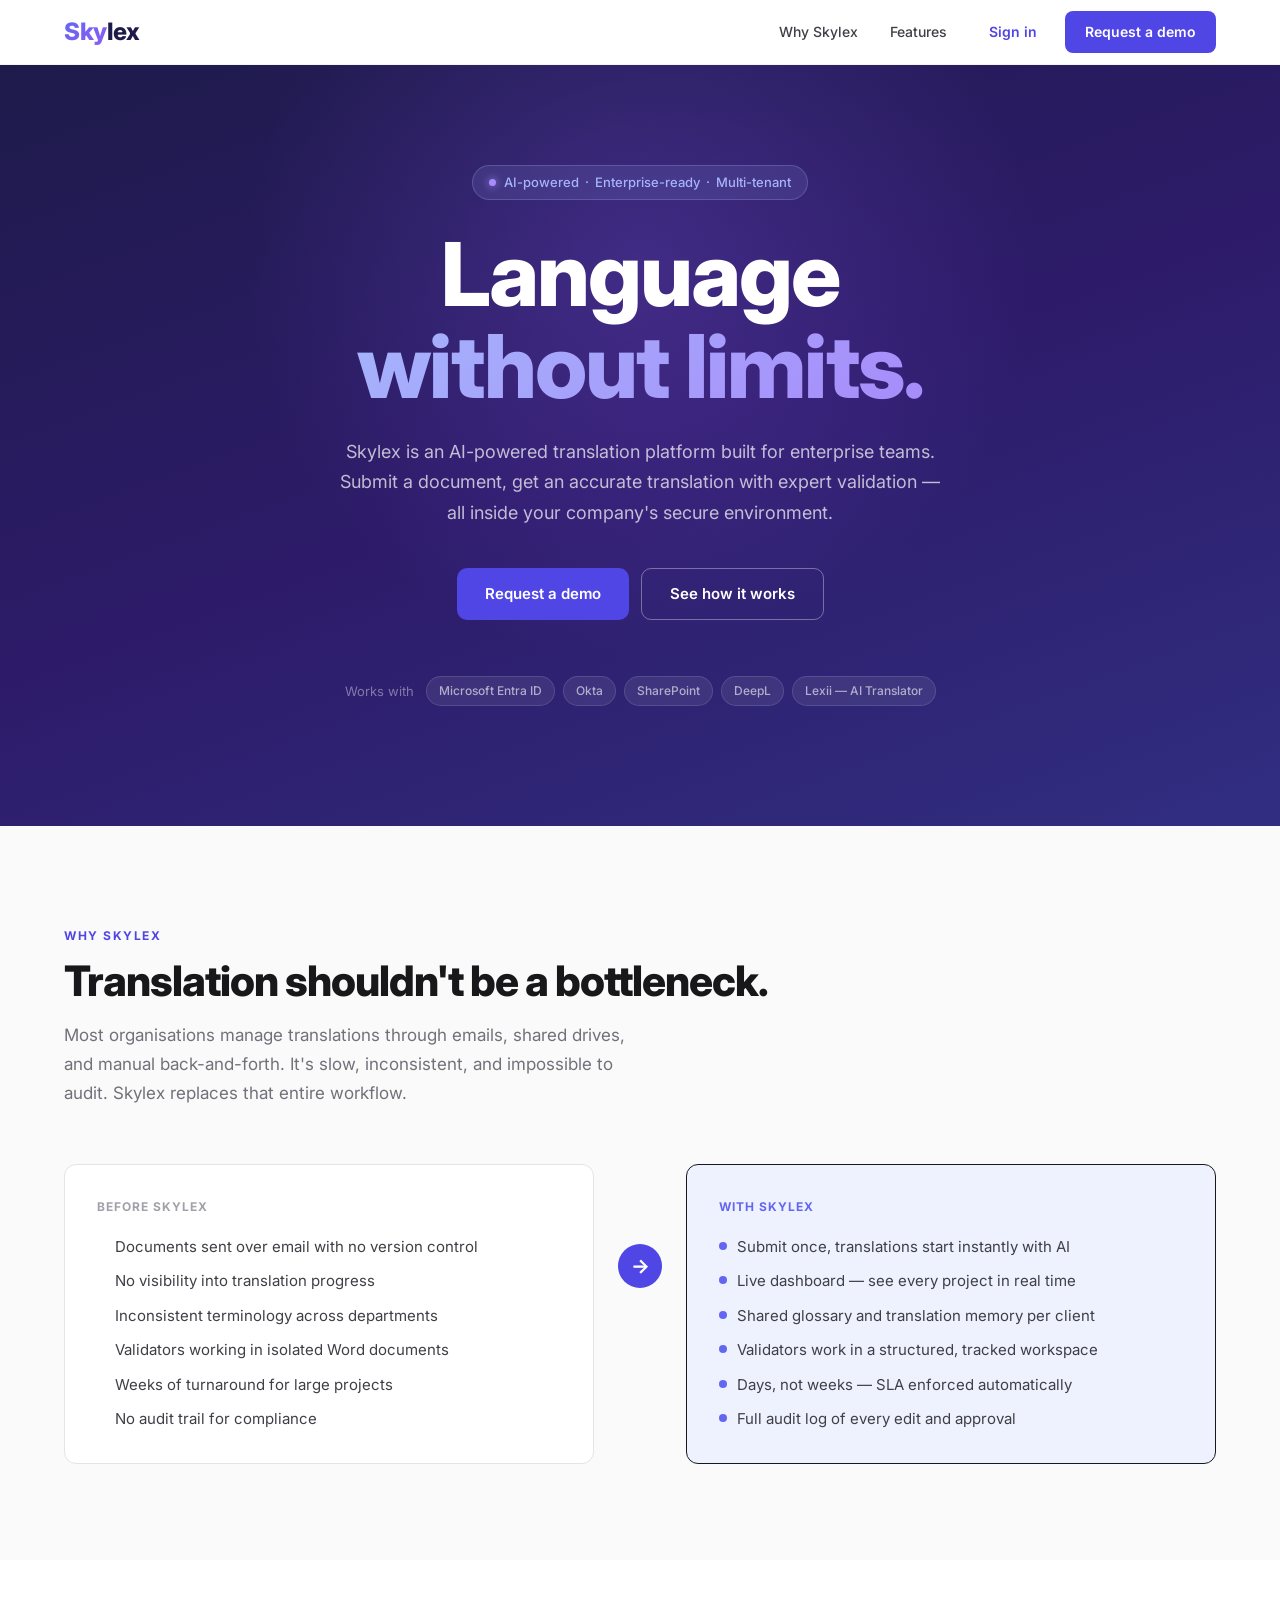
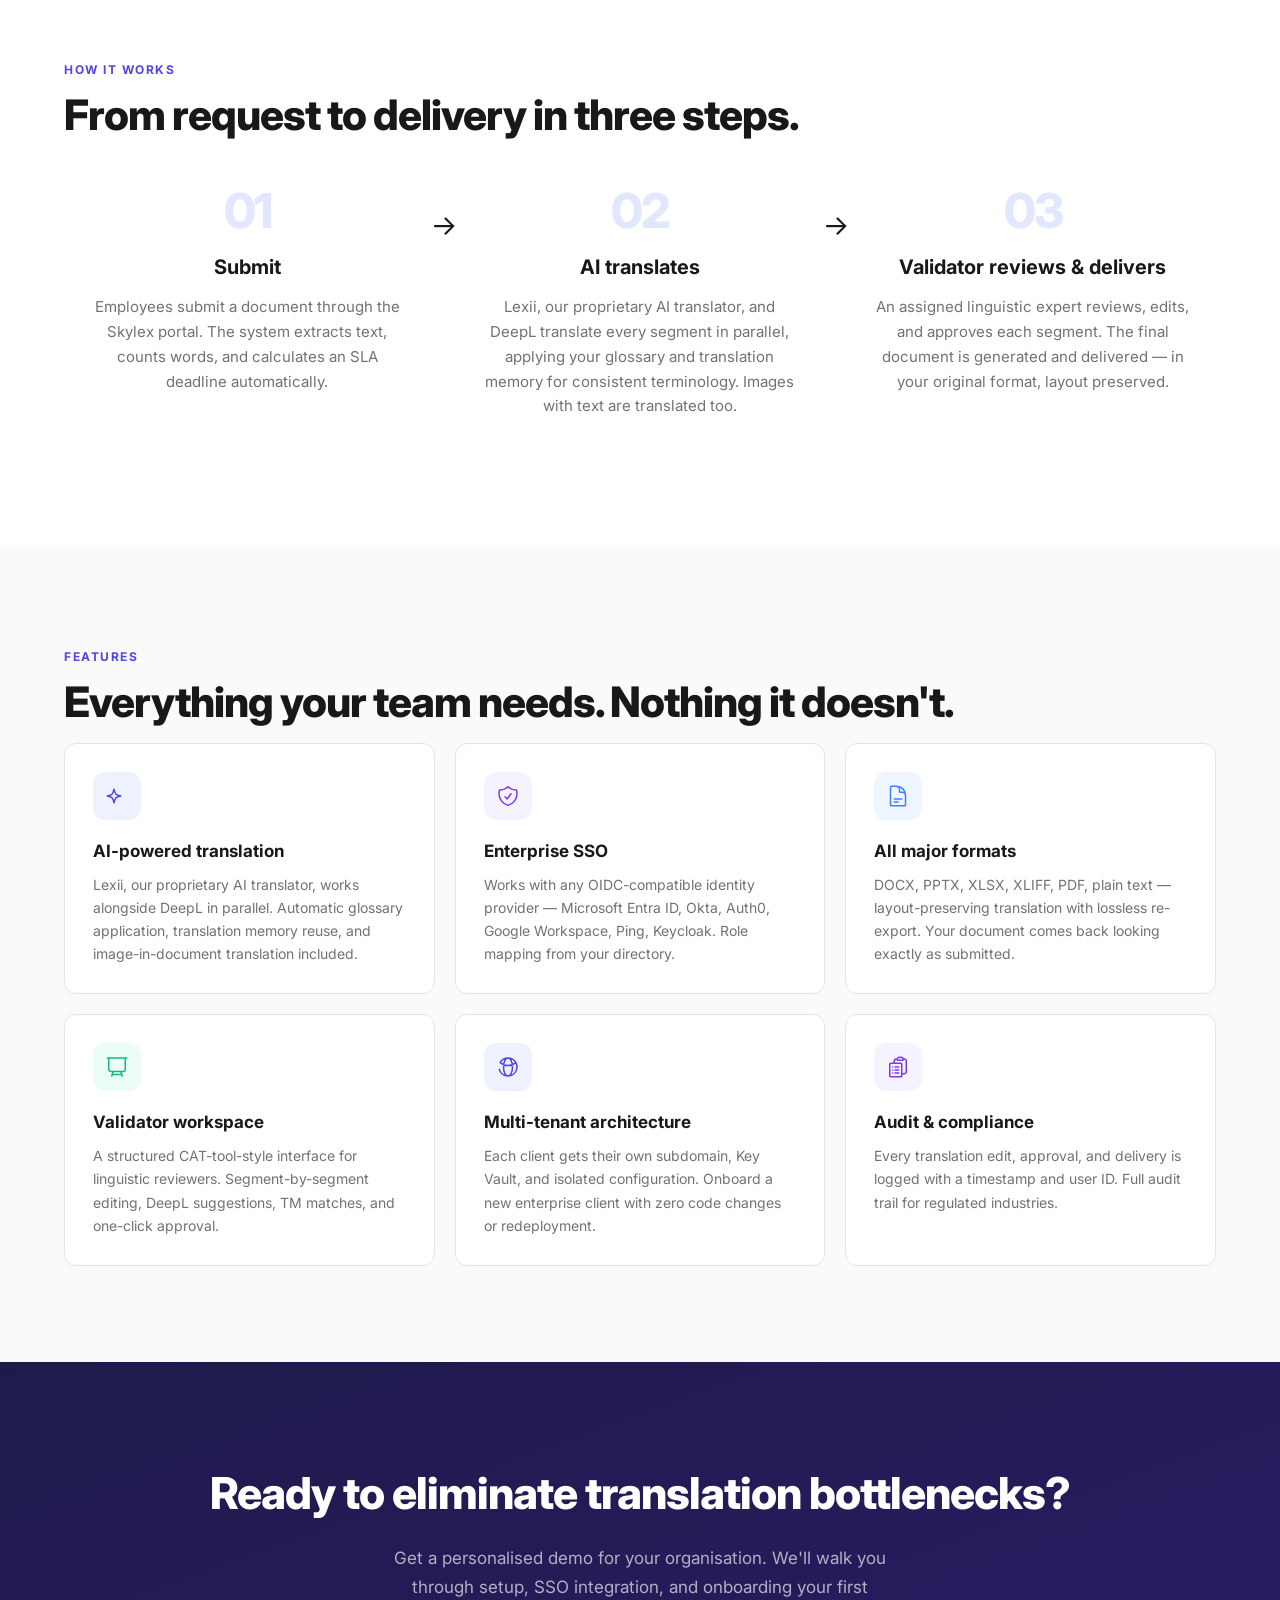
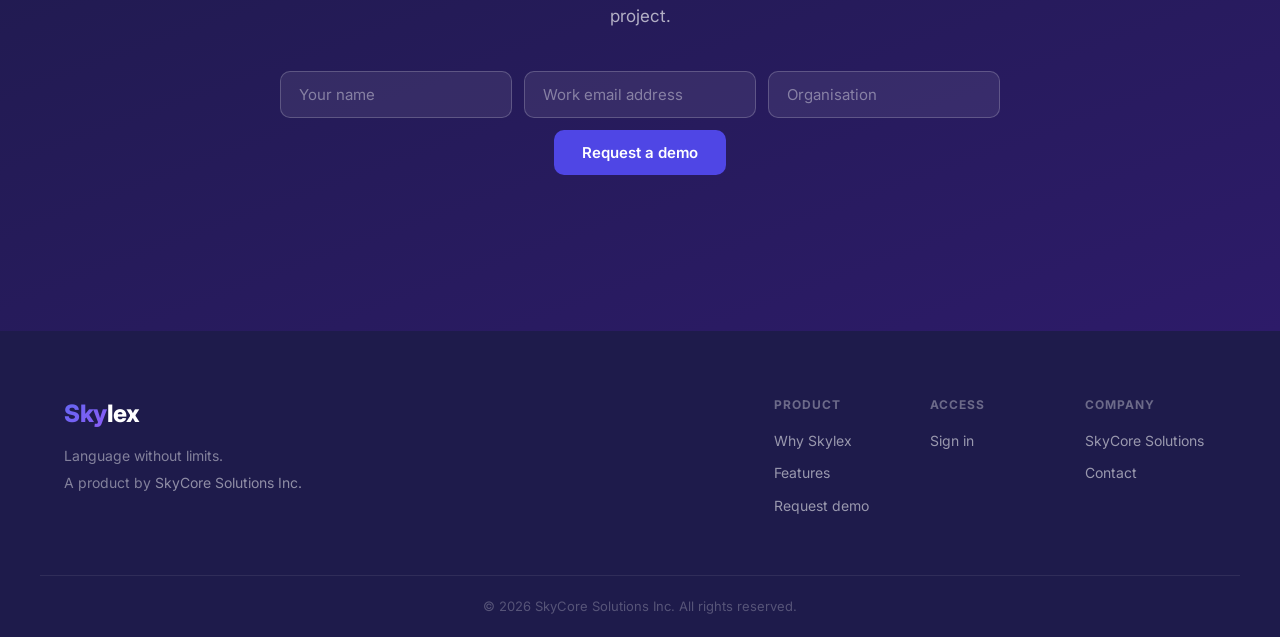
==== index.html @ 9c8614a1 "chore: rebrand Claude AI → Lexii, remove 'no account needed'" ====
<!DOCTYPE html>
<html lang="en">
<head>
  <meta charset="UTF-8" />
  <meta name="viewport" content="width=device-width, initial-scale=1.0" />
  <title>Skylex — Language without limits.</title>
  <meta name="description" content="Skylex is an AI-powered enterprise translation platform with built-in validation workflow, SSO, and SharePoint integration. Built for teams that need accuracy at scale." />
  <link rel="preconnect" href="https://fonts.googleapis.com" />
  <link rel="preconnect" href="https://fonts.gstatic.com" crossorigin />
  <link href="https://fonts.googleapis.com/css2?family=Inter:wght@400;500;600;700;800&display=swap" rel="stylesheet" />
  <link rel="stylesheet" href="styles.css" />
</head>
<body>

  <!-- ── Nav ─────────────────────────────────────────────────────────────── -->
  <header class="nav">
    <div class="container nav__inner">
      <a href="/" class="nav__logo">
        <span class="logo-sky">Sky</span><span class="logo-lex">lex</span>
      </a>
      <nav class="nav__links">
        <a href="#why">Why Skylex</a>
        <a href="#features">Features</a>
        <a href="https://app.skylexsolutions.com/login" class="btn btn--ghost">Sign in</a>
        <a href="#contact" class="btn btn--primary">Request a demo</a>
      </nav>
      <button class="nav__burger" aria-label="Menu" onclick="toggleMenu()">
        <span></span><span></span><span></span>
      </button>
    </div>
    <div class="nav__mobile" id="mobileMenu">
      <a href="#why" onclick="toggleMenu()">Why Skylex</a>
      <a href="#features" onclick="toggleMenu()">Features</a>
      <a href="https://app.skylexsolutions.com/login" class="btn btn--ghost">Sign in</a>
      <a href="#contact" class="btn btn--primary">Request a demo</a>
    </div>
  </header>

  <!-- ── Hero ────────────────────────────────────────────────────────────── -->
  <section class="hero">
    <div class="container hero__inner">
      <div class="hero__badge">
        <span class="badge-dot"></span>
        AI-powered &nbsp;·&nbsp; Enterprise-ready &nbsp;·&nbsp; Multi-tenant
      </div>
      <h1 class="hero__headline">
        Language<br />
        <span class="gradient-text">without limits.</span>
      </h1>
      <p class="hero__sub">
        Skylex is an AI-powered translation platform built for enterprise teams.
        Submit a document, get an accurate translation with expert validation —
        all inside your company's secure environment.
      </p>
      <div class="hero__ctas">
        <a href="#contact" class="btn btn--primary btn--lg">Request a demo</a>
        <a href="#why" class="btn btn--outline btn--lg">See how it works</a>
      </div>
      <div class="hero__integrations">
        <span>Works with</span>
        <div class="integrations-list">
          <span class="integration-tag">Microsoft Entra ID</span>
          <span class="integration-tag">Okta</span>
          <span class="integration-tag">SharePoint</span>
          <span class="integration-tag">DeepL</span>
          <span class="integration-tag">Lexii — AI Translator</span>
        </div>
      </div>
    </div>
    <div class="hero__glow"></div>
  </section>

  <!-- ── Why Skylex ───────────────────────────────────────────────────────── -->
  <section class="why" id="why">
    <div class="container">
      <div class="section-label">Why Skylex</div>
      <h2 class="section-title">Translation shouldn't be a bottleneck.</h2>
      <p class="section-sub">
        Most organisations manage translations through emails, shared drives, and manual back-and-forth.
        It's slow, inconsistent, and impossible to audit. Skylex replaces that entire workflow.
      </p>

      <div class="why__grid">
        <div class="why__card why__card--problem">
          <div class="why__card-label">Before Skylex</div>
          <ul class="why__list why__list--bad">
            <li>Documents sent over email with no version control</li>
            <li>No visibility into translation progress</li>
            <li>Inconsistent terminology across departments</li>
            <li>Validators working in isolated Word documents</li>
            <li>Weeks of turnaround for large projects</li>
            <li>No audit trail for compliance</li>
          </ul>
        </div>
        <div class="why__divider">
          <div class="why__arrow">→</div>
        </div>
        <div class="why__card why__card--solution">
          <div class="why__card-label">With Skylex</div>
          <ul class="why__list why__list--good">
            <li>Submit once, translations start instantly with AI</li>
            <li>Live dashboard — see every project in real time</li>
            <li>Shared glossary and translation memory per client</li>
            <li>Validators work in a structured, tracked workspace</li>
            <li>Days, not weeks — SLA enforced automatically</li>
            <li>Full audit log of every edit and approval</li>
          </ul>
        </div>
      </div>
    </div>
  </section>

  <!-- ── How it works ─────────────────────────────────────────────────────── -->
  <section class="how">
    <div class="container">
      <div class="section-label">How it works</div>
      <h2 class="section-title">From request to delivery in three steps.</h2>
      <div class="steps">
        <div class="step">
          <div class="step__num">01</div>
          <h3>Submit</h3>
          <p>Employees submit a document through the Skylex portal. The system extracts text, counts words, and calculates an SLA deadline automatically.</p>
        </div>
        <div class="step__connector"></div>
        <div class="step">
          <div class="step__num">02</div>
          <h3>AI translates</h3>
          <p>Lexii, our proprietary AI translator, and DeepL translate every segment in parallel, applying your glossary and translation memory for consistent terminology. Images with text are translated too.</p>
        </div>
        <div class="step__connector"></div>
        <div class="step">
          <div class="step__num">03</div>
          <h3>Validator reviews &amp; delivers</h3>
          <p>An assigned linguistic expert reviews, edits, and approves each segment. The final document is generated and delivered — in your original format, layout preserved.</p>
        </div>
      </div>
    </div>
  </section>

  <!-- ── Features ─────────────────────────────────────────────────────────── -->
  <section class="features" id="features">
    <div class="container">
      <div class="section-label">Features</div>
      <h2 class="section-title">Everything your team needs. Nothing it doesn't.</h2>
      <div class="features__grid">

        <div class="feature-card">
          <div class="feature-card__icon feature-card__icon--indigo">
            <svg viewBox="0 0 24 24" fill="none" stroke="currentColor" stroke-width="1.5"><path stroke-linecap="round" stroke-linejoin="round" d="M9.813 15.904 9 18.75l-.813-2.846a4.5 4.5 0 0 0-3.09-3.09L2.25 12l2.846-.813a4.5 4.5 0 0 0 3.09-3.09L9 5.25l.813 2.846a4.5 4.5 0 0 0 3.09 3.09L15.75 12l-2.846.813a4.5 4.5 0 0 0-3.09 3.09Z" /></svg>
          </div>
          <h3>AI-powered translation</h3>
          <p>Lexii, our proprietary AI translator, works alongside DeepL in parallel. Automatic glossary application, translation memory reuse, and image-in-document translation included.</p>
        </div>

        <div class="feature-card">
          <div class="feature-card__icon feature-card__icon--violet">
            <svg viewBox="0 0 24 24" fill="none" stroke="currentColor" stroke-width="1.5"><path stroke-linecap="round" stroke-linejoin="round" d="M9 12.75 11.25 15 15 9.75m-3-7.036A11.959 11.959 0 0 1 3.598 6 11.99 11.99 0 0 0 3 9.749c0 5.592 3.824 10.29 9 11.623 5.176-1.332 9-6.03 9-11.622 0-1.31-.21-2.571-.598-3.751h-.152c-3.196 0-6.1-1.248-8.25-3.285Z" /></svg>
          </div>
          <h3>Enterprise SSO</h3>
          <p>Works with any OIDC-compatible identity provider — Microsoft Entra ID, Okta, Auth0, Google Workspace, Ping, Keycloak. Role mapping from your directory.</p>
        </div>

        <div class="feature-card">
          <div class="feature-card__icon feature-card__icon--blue">
            <svg viewBox="0 0 24 24" fill="none" stroke="currentColor" stroke-width="1.5"><path stroke-linecap="round" stroke-linejoin="round" d="M19.5 14.25v-2.625a3.375 3.375 0 0 0-3.375-3.375h-1.5A1.125 1.125 0 0 1 13.5 7.125v-1.5a3.375 3.375 0 0 0-3.375-3.375H8.25m0 12.75h7.5m-7.5 3H12M10.5 2.25H5.625c-.621 0-1.125.504-1.125 1.125v17.25c0 .621.504 1.125 1.125 1.125h12.75c.621 0 1.125-.504 1.125-1.125V11.25a9 9 0 0 0-9-9Z" /></svg>
          </div>
          <h3>All major formats</h3>
          <p>DOCX, PPTX, XLSX, XLIFF, PDF, plain text — layout-preserving translation with lossless re-export. Your document comes back looking exactly as submitted.</p>
        </div>

        <div class="feature-card">
          <div class="feature-card__icon feature-card__icon--emerald">
            <svg viewBox="0 0 24 24" fill="none" stroke="currentColor" stroke-width="1.5"><path stroke-linecap="round" stroke-linejoin="round" d="M3.75 3v11.25A2.25 2.25 0 0 0 6 16.5h2.25M3.75 3h-1.5m1.5 0h16.5m0 0h1.5m-1.5 0v11.25A2.25 2.25 0 0 1 18 16.5h-2.25m-7.5 0h7.5m-7.5 0-1 3m8.5-3 1 3m0 0 .5 1.5m-.5-1.5h-9.5m0 0-.5 1.5" /></svg>
          </div>
          <h3>Validator workspace</h3>
          <p>A structured CAT-tool-style interface for linguistic reviewers. Segment-by-segment editing, DeepL suggestions, TM matches, and one-click approval.</p>
        </div>

        <div class="feature-card">
          <div class="feature-card__icon feature-card__icon--indigo">
            <svg viewBox="0 0 24 24" fill="none" stroke="currentColor" stroke-width="1.5"><path stroke-linecap="round" stroke-linejoin="round" d="M12 21a9.004 9.004 0 0 0 8.716-6.747M12 21a9.004 9.004 0 0 1-8.716-6.747M12 21c2.485 0 4.5-4.03 4.5-9S14.485 3 12 3m0 18c-2.485 0-4.5-4.03-4.5-9S9.515 3 12 3m0 0a8.997 8.997 0 0 1 7.843 4.582M12 3a8.997 8.997 0 0 0-7.843 4.582m15.686 0A11.953 11.953 0 0 1 12 10.5c-2.998 0-5.74-1.1-7.843-2.918m15.686 0A8.959 8.959 0 0 1 21 12c0 .778-.099 1.533-.284 2.253" /></svg>
          </div>
          <h3>Multi-tenant architecture</h3>
          <p>Each client gets their own subdomain, Key Vault, and isolated configuration. Onboard a new enterprise client with zero code changes or redeployment.</p>
        </div>

        <div class="feature-card">
          <div class="feature-card__icon feature-card__icon--violet">
            <svg viewBox="0 0 24 24" fill="none" stroke="currentColor" stroke-width="1.5"><path stroke-linecap="round" stroke-linejoin="round" d="M9 12h3.75M9 15h3.75M9 18h3.75m3 .75H18a2.25 2.25 0 0 0 2.25-2.25V6.108c0-1.135-.845-2.098-1.976-2.192a48.424 48.424 0 0 0-1.123-.08m-5.801 0c-.065.21-.1.433-.1.664 0 .414.336.75.75.75h4.5a.75.75 0 0 0 .75-.75 2.25 2.25 0 0 0-.1-.664m-5.8 0A2.251 2.251 0 0 1 13.5 2.25H15c1.012 0 1.867.668 2.15 1.586m-5.8 0c-.376.023-.75.05-1.124.08C9.095 4.01 8.25 4.973 8.25 6.108V8.25m0 0H4.875c-.621 0-1.125.504-1.125 1.125v11.25c0 .621.504 1.125 1.125 1.125h9.75c.621 0 1.125-.504 1.125-1.125V9.375c0-.621-.504-1.125-1.125-1.125H8.25ZM6.75 12h.008v.008H6.75V12Zm0 3h.008v.008H6.75V15Zm0 3h.008v.008H6.75V18Z" /></svg>
          </div>
          <h3>Audit &amp; compliance</h3>
          <p>Every translation edit, approval, and delivery is logged with a timestamp and user ID. Full audit trail for regulated industries.</p>
        </div>

      </div>
    </div>
  </section>

  <!-- ── CTA / Contact ────────────────────────────────────────────────────── -->
  <section class="cta-section" id="contact">
    <div class="container cta-section__inner">
      <h2>Ready to eliminate translation bottlenecks?</h2>
      <p>Get a personalised demo for your organisation. We'll walk you through setup, SSO integration, and onboarding your first project.</p>
      <form class="cta-form" onsubmit="handleDemo(event)">
        <input type="text"  name="name"  placeholder="Your name"         required />
        <input type="email" name="email" placeholder="Work email address" required />
        <input type="text"  name="org"   placeholder="Organisation"       required />
        <button type="submit" class="btn btn--primary btn--lg">Request a demo</button>
      </form>
      <p class="cta-note" id="cta-msg"></p>
    </div>
  </section>

  <!-- ── Footer ───────────────────────────────────────────────────────────── -->
  <footer class="footer">
    <div class="container footer__inner">
      <div class="footer__brand">
        <a href="/" class="nav__logo">
          <span class="logo-sky">Sky</span><span class="logo-lex">lex</span>
        </a>
        <p>Language without limits.</p>
        <p class="footer__credit">A product by <a href="https://skycoresolutions.com" target="_blank">SkyCore Solutions Inc.</a></p>
      </div>
      <div class="footer__links">
        <div>
          <h4>Product</h4>
          <a href="#why">Why Skylex</a>
          <a href="#features">Features</a>
          <a href="#contact">Request demo</a>
        </div>
        <div>
          <h4>Access</h4>
          <a href="https://app.skylexsolutions.com/login">Sign in</a>
        </div>
        <div>
          <h4>Company</h4>
          <a href="https://skycoresolutions.com" target="_blank">SkyCore Solutions</a>
          <a href="mailto:info@skycoresolutions.com">Contact</a>
        </div>
      </div>
    </div>
    <div class="footer__bottom">
      <div class="container">
        <p>&copy; 2026 SkyCore Solutions Inc. All rights reserved.</p>
      </div>
    </div>
  </footer>

  <script src="script.js"></script>
</body>
</html>
---- styles.css ----
/* ── Reset & Base ─────────────────────────────────────────────────────────── */
*, *::before, *::after { box-sizing: border-box; margin: 0; padding: 0; }

:root {
  --indigo-50:  #eef2ff;
  --indigo-100: #e0e7ff;
  --indigo-300: #a5b4fc;
  --indigo-400: #818cf8;
  --indigo-500: #6366f1;
  --indigo-600: #4f46e5;
  --indigo-700: #4338ca;
  --indigo-800: #3730a3;
  --indigo-900: #312e81;
  --indigo-950: #1e1b4b;
  --violet-400: #a78bfa;
  --violet-500: #8b5cf6;
  --violet-600: #7c3aed;
  --emerald-500:#10b981;
  --blue-500:   #3b82f6;
  --zinc-50:    #fafafa;
  --zinc-100:   #f4f4f5;
  --zinc-200:   #e4e4e7;
  --zinc-400:   #a1a1aa;
  --zinc-500:   #71717a;
  --zinc-700:   #3f3f46;
  --zinc-800:   #27272a;
  --zinc-900:   #18181b;
  --white:      #ffffff;

  --font: 'Inter', system-ui, sans-serif;
  --radius: 12px;
  --max-w: 1200px;
}

html { scroll-behavior: smooth; }

body {
  font-family: var(--font);
  color: var(--zinc-900);
  background: var(--white);
  line-height: 1.6;
  -webkit-font-smoothing: antialiased;
}

.container {
  max-width: var(--max-w);
  margin: 0 auto;
  padding: 0 24px;
}

/* ── Buttons ──────────────────────────────────────────────────────────────── */
.btn {
  display: inline-flex;
  align-items: center;
  gap: 8px;
  padding: 10px 20px;
  border-radius: 8px;
  font-size: 14px;
  font-weight: 600;
  text-decoration: none;
  cursor: pointer;
  transition: all .15s ease;
  border: none;
  font-family: var(--font);
  white-space: nowrap;
}
.btn--primary {
  background: var(--indigo-600);
  color: var(--white);
}
.btn--primary:hover { background: var(--indigo-700); transform: translateY(-1px); box-shadow: 0 4px 12px rgba(79,70,229,.35); }
.btn--ghost {
  background: transparent;
  color: var(--indigo-600);
  border: 1.5px solid var(--indigo-200);
}
.btn--ghost:hover { background: var(--indigo-50); }
.btn--outline {
  background: transparent;
  color: var(--white);
  border: 1.5px solid rgba(255,255,255,.35);
}
.btn--outline:hover { background: rgba(255,255,255,.1); }
.btn--lg { padding: 13px 28px; font-size: 15px; border-radius: 10px; }

/* ── Nav ──────────────────────────────────────────────────────────────────── */
.nav {
  position: sticky;
  top: 0;
  z-index: 100;
  background: rgba(255,255,255,.85);
  backdrop-filter: blur(12px);
  border-bottom: 1px solid var(--zinc-100);
}
.nav__inner {
  display: flex;
  align-items: center;
  justify-content: space-between;
  height: 64px;
}
.nav__logo {
  font-size: 24px;
  font-weight: 800;
  text-decoration: none;
  letter-spacing: -.5px;
}
.logo-sky { background: linear-gradient(135deg, var(--indigo-500), var(--violet-500)); -webkit-background-clip: text; -webkit-text-fill-color: transparent; background-clip: text; }
.logo-lex { color: var(--indigo-950); }
.nav__links {
  display: flex;
  align-items: center;
  gap: 4px;
}
.nav__links a:not(.btn) {
  padding: 8px 14px;
  font-size: 14px;
  font-weight: 500;
  color: var(--zinc-700);
  text-decoration: none;
  border-radius: 8px;
  transition: all .15s;
}
.nav__links a:not(.btn):hover { color: var(--indigo-600); background: var(--indigo-50); }
.nav__links .btn--ghost { margin-left: 4px; }
.nav__links .btn--primary { margin-left: 4px; }

.nav__burger { display: none; flex-direction: column; gap: 5px; cursor: pointer; background: none; border: none; padding: 8px; }
.nav__burger span { display: block; width: 22px; height: 2px; background: var(--zinc-700); border-radius: 2px; transition: all .2s; }
.nav__mobile { display: none; flex-direction: column; gap: 4px; padding: 12px 16px 16px; border-top: 1px solid var(--zinc-100); background: var(--white); }
.nav__mobile a { padding: 10px 12px; font-size: 15px; font-weight: 500; color: var(--zinc-700); text-decoration: none; border-radius: 8px; }
.nav__mobile a:hover { background: var(--indigo-50); color: var(--indigo-600); }
.nav__mobile .btn { margin-top: 4px; justify-content: center; }
.nav__mobile.open { display: flex; }

@media (max-width: 768px) {
  .nav__links { display: none; }
  .nav__burger { display: flex; }
}

/* ── Hero ─────────────────────────────────────────────────────────────────── */
.hero {
  position: relative;
  background: linear-gradient(160deg, var(--indigo-950) 0%, #2d1b69 50%, var(--indigo-900) 100%);
  overflow: hidden;
  padding: 100px 0 120px;
}
.hero__glow {
  position: absolute;
  top: -200px; left: 50%;
  transform: translateX(-50%);
  width: 800px; height: 800px;
  background: radial-gradient(circle, rgba(139,92,246,.25) 0%, transparent 70%);
  pointer-events: none;
}
.hero__inner { position: relative; z-index: 1; text-align: center; }
.hero__badge {
  display: inline-flex;
  align-items: center;
  gap: 8px;
  padding: 6px 16px;
  border-radius: 100px;
  background: rgba(165,180,252,.12);
  border: 1px solid rgba(165,180,252,.25);
  color: var(--indigo-300);
  font-size: 13px;
  font-weight: 500;
  margin-bottom: 28px;
}
.badge-dot {
  width: 7px; height: 7px;
  background: var(--violet-400);
  border-radius: 50%;
  box-shadow: 0 0 8px var(--violet-400);
  animation: pulse 2s infinite;
}
@keyframes pulse {
  0%, 100% { opacity: 1; }
  50% { opacity: .5; }
}
.hero__headline {
  font-size: clamp(52px, 8vw, 88px);
  font-weight: 800;
  line-height: 1.05;
  letter-spacing: -2px;
  color: var(--white);
  margin-bottom: 24px;
}
.gradient-text {
  background: linear-gradient(135deg, var(--indigo-300) 0%, var(--violet-400) 100%);
  -webkit-background-clip: text;
  -webkit-text-fill-color: transparent;
  background-clip: text;
}
.hero__sub {
  max-width: 600px;
  margin: 0 auto 40px;
  font-size: 18px;
  color: rgba(255,255,255,.7);
  line-height: 1.7;
}
.hero__ctas {
  display: flex;
  gap: 12px;
  justify-content: center;
  flex-wrap: wrap;
  margin-bottom: 56px;
}
.hero__integrations {
  display: flex;
  align-items: center;
  gap: 12px;
  justify-content: center;
  flex-wrap: wrap;
  color: rgba(255,255,255,.4);
  font-size: 13px;
}
.integrations-list { display: flex; gap: 8px; flex-wrap: wrap; justify-content: center; }
.integration-tag {
  padding: 4px 12px;
  background: rgba(255,255,255,.08);
  border: 1px solid rgba(255,255,255,.12);
  border-radius: 100px;
  color: rgba(255,255,255,.6);
  font-size: 12px;
  font-weight: 500;
}

/* ── Section shared ───────────────────────────────────────────────────────── */
.section-label {
  display: inline-block;
  font-size: 12px;
  font-weight: 700;
  text-transform: uppercase;
  letter-spacing: 1.5px;
  color: var(--indigo-600);
  margin-bottom: 12px;
}
.section-title {
  font-size: clamp(28px, 4vw, 42px);
  font-weight: 800;
  letter-spacing: -1px;
  line-height: 1.15;
  color: var(--zinc-900);
  margin-bottom: 16px;
}
.section-sub {
  max-width: 580px;
  color: var(--zinc-500);
  font-size: 17px;
  line-height: 1.7;
  margin-bottom: 56px;
}

/* ── Why ──────────────────────────────────────────────────────────────────── */
.why {
  padding: 96px 0;
  background: var(--zinc-50);
}
.why__grid {
  display: grid;
  grid-template-columns: 1fr auto 1fr;
  gap: 0;
  align-items: start;
}
.why__card {
  padding: 32px;
  border-radius: var(--radius);
  border: 1.5px solid var(--zinc-200);
  background: var(--white);
}
.why__card--solution { border-color: var(--indigo-200); background: var(--indigo-50); }
.why__card-label {
  font-size: 12px;
  font-weight: 700;
  text-transform: uppercase;
  letter-spacing: 1px;
  margin-bottom: 20px;
  color: var(--zinc-400);
}
.why__card--solution .why__card-label { color: var(--indigo-500); }
.why__list { list-style: none; display: flex; flex-direction: column; gap: 12px; }
.why__list li {
  display: flex;
  align-items: flex-start;
  gap: 10px;
  font-size: 15px;
  color: var(--zinc-700);
  line-height: 1.5;
}
.why__list li::before { content: ''; display: block; flex-shrink: 0; margin-top: 6px; width: 8px; height: 8px; border-radius: 50%; }
.why__list--bad li::before { background: var(--zinc-300); }
.why__list--good li::before { background: var(--indigo-500); }
.why__divider {
  display: flex;
  align-items: center;
  justify-content: center;
  padding: 0 24px;
  padding-top: 80px;
}
.why__arrow {
  width: 44px; height: 44px;
  background: var(--indigo-600);
  color: var(--white);
  border-radius: 50%;
  display: flex;
  align-items: center;
  justify-content: center;
  font-size: 20px;
  font-weight: 700;
  flex-shrink: 0;
}

@media (max-width: 768px) {
  .why__grid { grid-template-columns: 1fr; }
  .why__divider { padding: 16px 0; }
  .why__arrow { transform: rotate(90deg); }
}

/* ── How it works ─────────────────────────────────────────────────────────── */
.how {
  padding: 96px 0;
  background: var(--white);
}
.steps {
  display: grid;
  grid-template-columns: 1fr auto 1fr auto 1fr;
  gap: 0;
  align-items: start;
  margin-top: 8px;
}
.step {
  padding: 32px 24px;
  text-align: center;
}
.step__num {
  font-size: 48px;
  font-weight: 800;
  color: var(--indigo-100);
  line-height: 1;
  margin-bottom: 16px;
  letter-spacing: -2px;
}
.step h3 {
  font-size: 20px;
  font-weight: 700;
  color: var(--zinc-900);
  margin-bottom: 12px;
}
.step p { font-size: 15px; color: var(--zinc-500); line-height: 1.65; }
.step__connector {
  display: flex;
  align-items: center;
  justify-content: center;
  padding-top: 48px;
  color: var(--indigo-200);
  font-size: 28px;
}
.step__connector::after { content: '→'; }

@media (max-width: 768px) {
  .steps { grid-template-columns: 1fr; }
  .step__connector { padding: 0; transform: rotate(90deg); font-size: 20px; }
}

/* ── Features ─────────────────────────────────────────────────────────────── */
.features {
  padding: 96px 0;
  background: var(--zinc-50);
}
.features__grid {
  display: grid;
  grid-template-columns: repeat(auto-fill, minmax(320px, 1fr));
  gap: 20px;
}
.feature-card {
  background: var(--white);
  border: 1.5px solid var(--zinc-200);
  border-radius: var(--radius);
  padding: 28px;
  transition: all .2s;
}
.feature-card:hover {
  border-color: var(--indigo-200);
  box-shadow: 0 4px 24px rgba(79,70,229,.08);
  transform: translateY(-2px);
}
.feature-card__icon {
  width: 48px; height: 48px;
  border-radius: 12px;
  display: flex;
  align-items: center;
  justify-content: center;
  margin-bottom: 18px;
}
.feature-card__icon svg { width: 24px; height: 24px; }
.feature-card__icon--indigo { background: var(--indigo-50); color: var(--indigo-600); }
.feature-card__icon--violet { background: #f5f3ff; color: var(--violet-600); }
.feature-card__icon--blue   { background: #eff6ff; color: var(--blue-500); }
.feature-card__icon--emerald{ background: #ecfdf5; color: var(--emerald-500); }
.feature-card h3 { font-size: 17px; font-weight: 700; margin-bottom: 8px; color: var(--zinc-900); }
.feature-card p  { font-size: 14px; color: var(--zinc-500); line-height: 1.65; }

/* ── CTA Section ──────────────────────────────────────────────────────────── */
.cta-section {
  padding: 96px 0;
  background: linear-gradient(160deg, var(--indigo-950) 0%, #2d1b69 100%);
  text-align: center;
}
.cta-section h2 {
  font-size: clamp(28px, 4vw, 44px);
  font-weight: 800;
  color: var(--white);
  letter-spacing: -1px;
  margin-bottom: 16px;
}
.cta-section p {
  color: rgba(255,255,255,.65);
  font-size: 17px;
  max-width: 520px;
  margin: 0 auto 40px;
  line-height: 1.7;
}
.cta-form {
  display: flex;
  gap: 12px;
  justify-content: center;
  flex-wrap: wrap;
  max-width: 720px;
  margin: 0 auto;
}
.cta-form input {
  flex: 1;
  min-width: 180px;
  padding: 13px 18px;
  border-radius: 10px;
  border: 1.5px solid rgba(255,255,255,.2);
  background: rgba(255,255,255,.08);
  color: var(--white);
  font-size: 15px;
  font-family: var(--font);
  outline: none;
  transition: border .15s;
}
.cta-form input::placeholder { color: rgba(255,255,255,.4); }
.cta-form input:focus { border-color: rgba(255,255,255,.5); }
.cta-note { color: rgba(255,255,255,.6); font-size: 14px; margin-top: 16px; min-height: 20px; }

/* ── Footer ───────────────────────────────────────────────────────────────── */
.footer {
  background: var(--indigo-950);
  color: rgba(255,255,255,.6);
  padding-top: 64px;
}
.footer__inner {
  display: grid;
  grid-template-columns: 1.5fr 1fr;
  gap: 48px;
  padding-bottom: 48px;
  border-bottom: 1px solid rgba(255,255,255,.08);
}
.footer__brand .nav__logo { margin-bottom: 12px; display: inline-block; }
.footer .logo-lex { color: var(--white); }
.footer__brand p { font-size: 14px; color: rgba(255,255,255,.45); margin-bottom: 4px; }
.footer__credit a { color: rgba(255,255,255,.5); text-decoration: none; }
.footer__credit a:hover { color: var(--indigo-300); }
.footer__links {
  display: grid;
  grid-template-columns: repeat(3, 1fr);
  gap: 24px;
}
.footer__links h4 { font-size: 12px; font-weight: 700; text-transform: uppercase; letter-spacing: 1px; color: rgba(255,255,255,.35); margin-bottom: 16px; }
.footer__links a { display: block; font-size: 14px; color: rgba(255,255,255,.55); text-decoration: none; margin-bottom: 10px; transition: color .15s; }
.footer__links a:hover { color: var(--indigo-300); }
.footer__bottom { padding: 20px 0; }
.footer__bottom p { font-size: 13px; color: rgba(255,255,255,.25); text-align: center; }

@media (max-width: 768px) {
  .footer__inner { grid-template-columns: 1fr; }
  .footer__links { grid-template-columns: repeat(2, 1fr); }
  .hero { padding: 72px 0 88px; }
  .why, .how, .features, .cta-section { padding: 64px 0; }
}
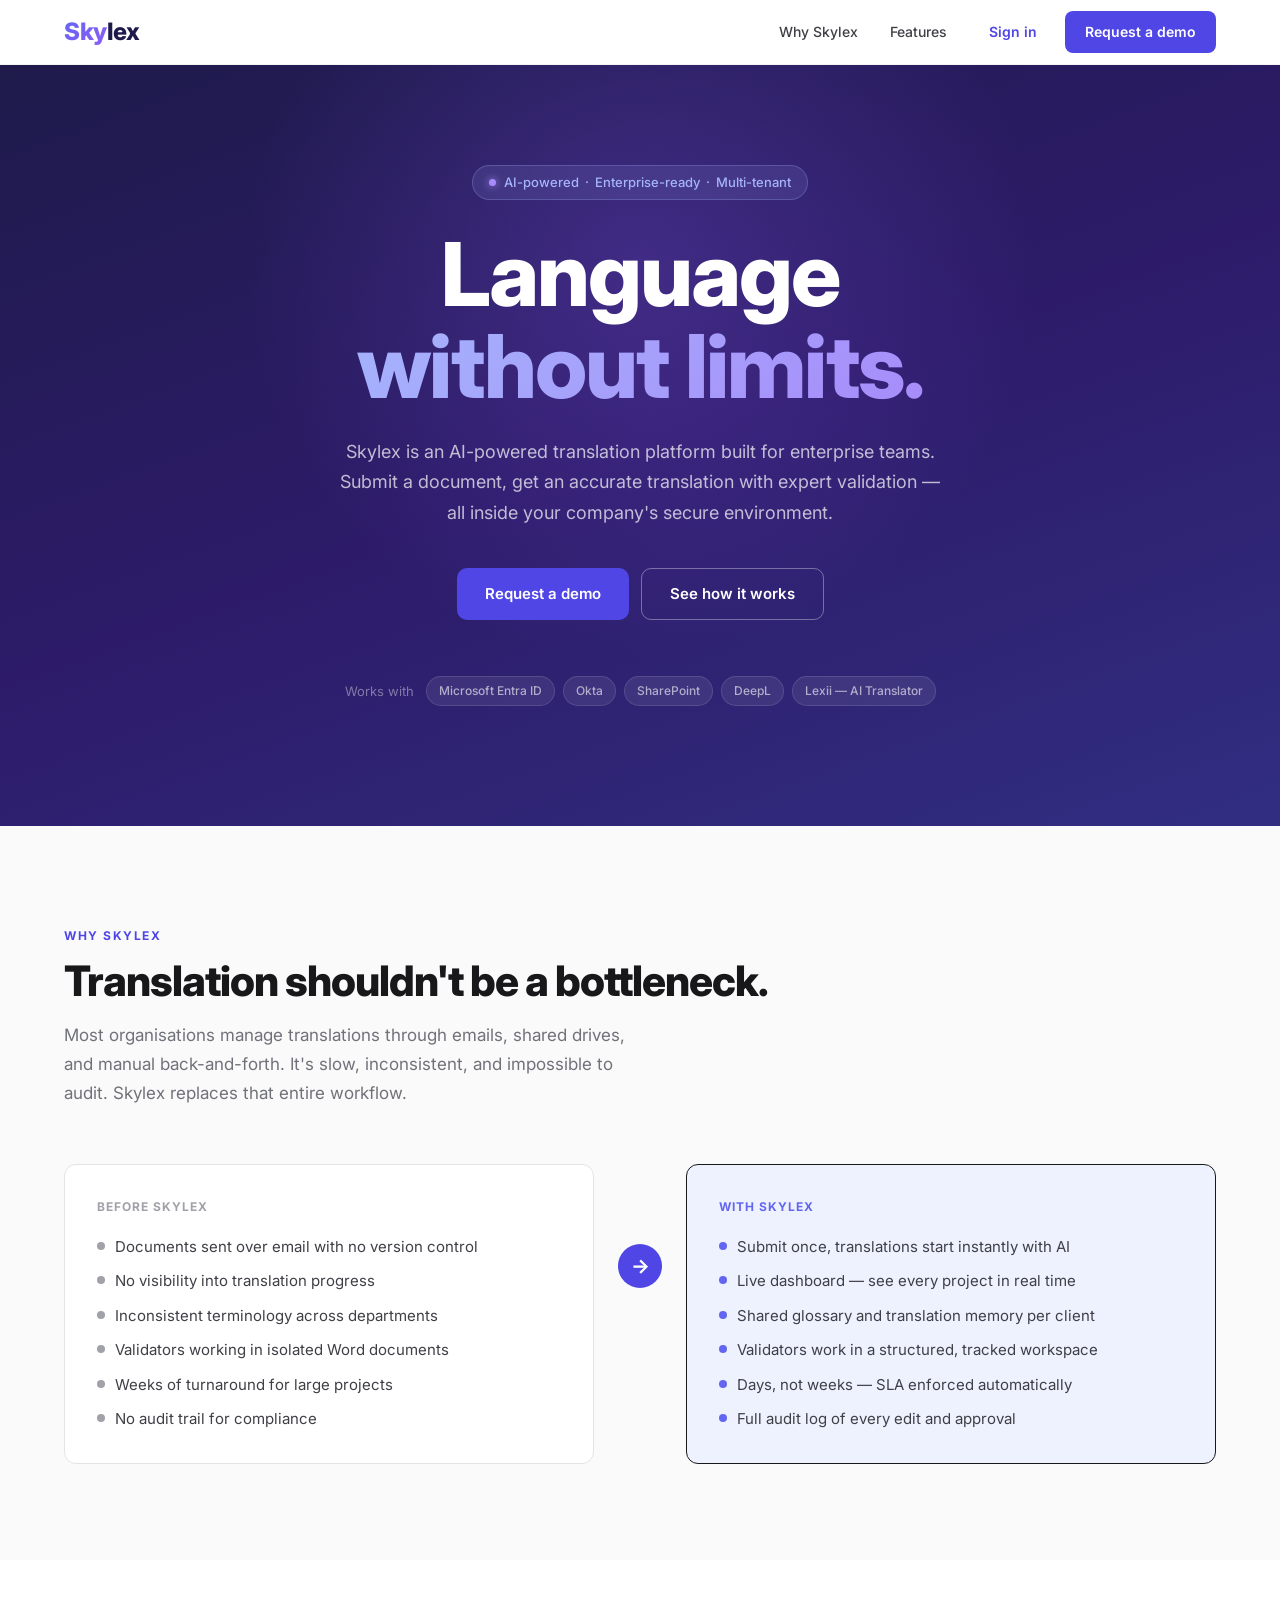
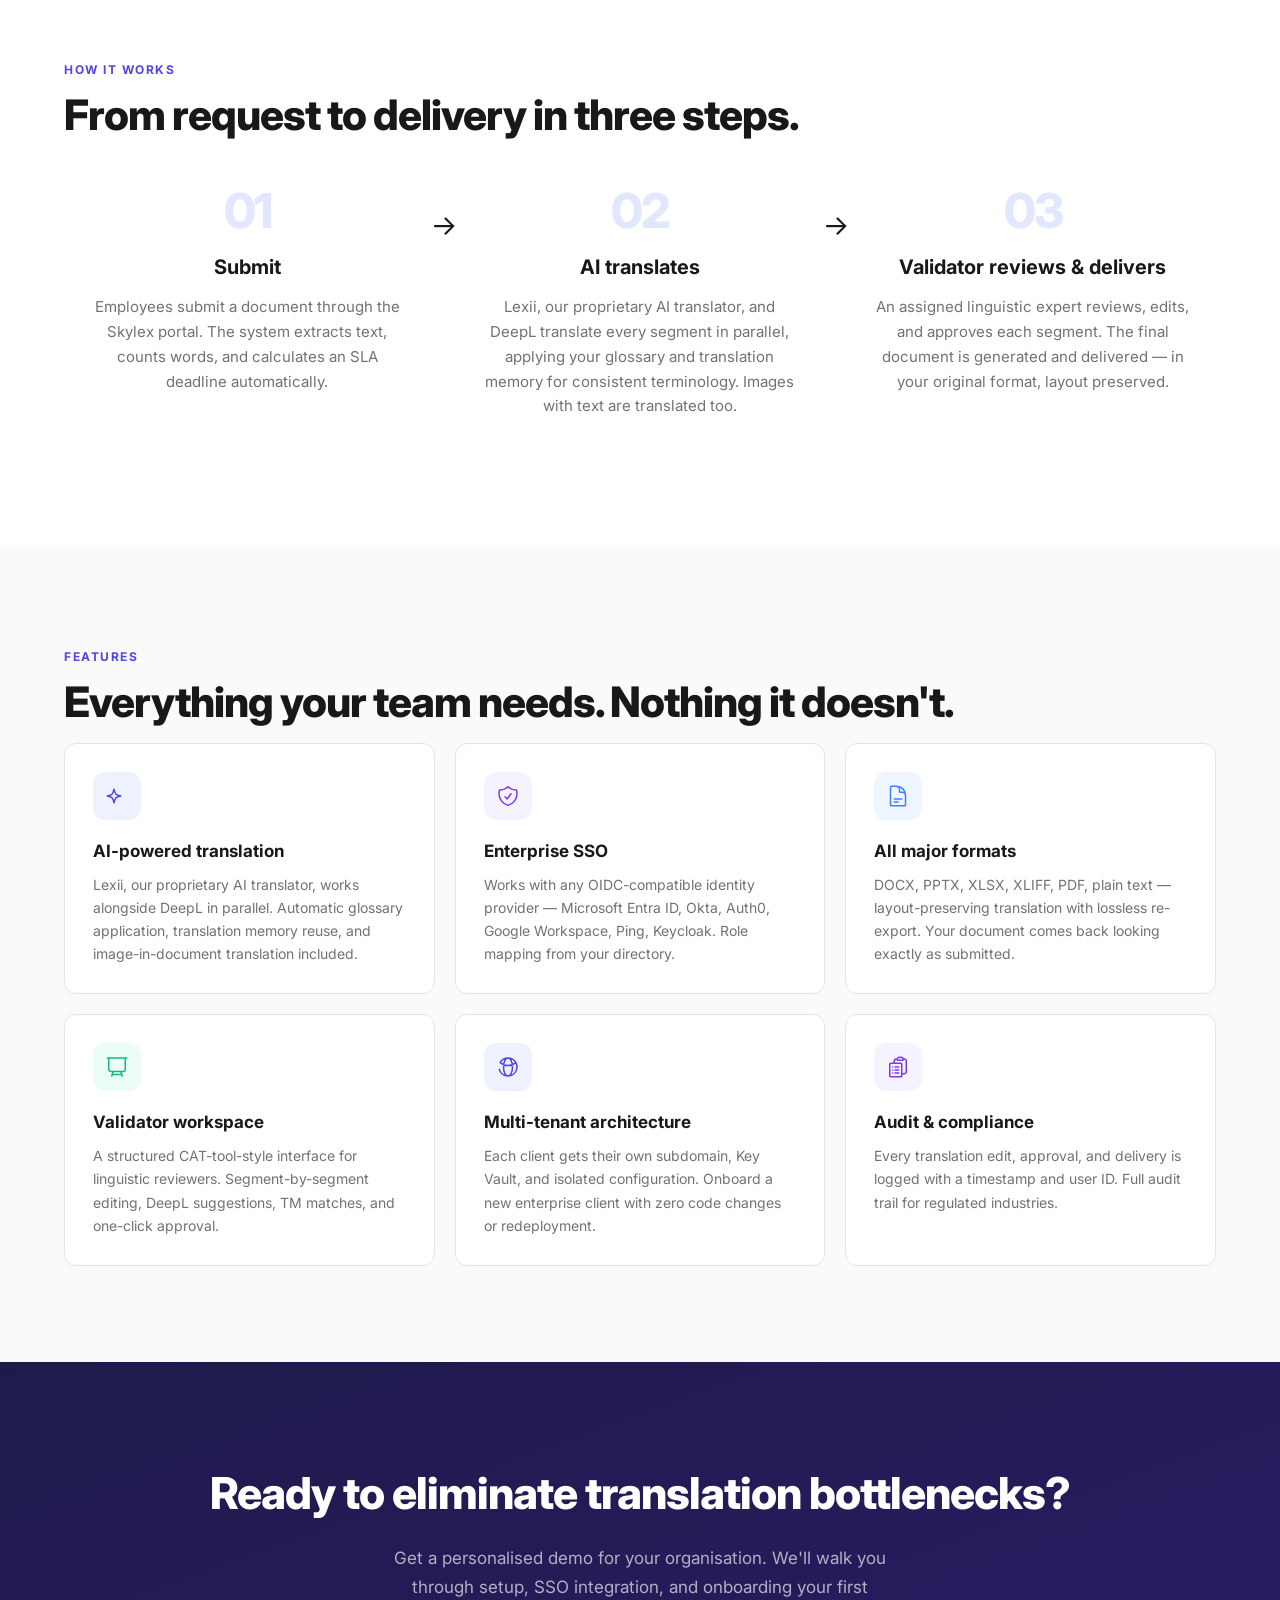
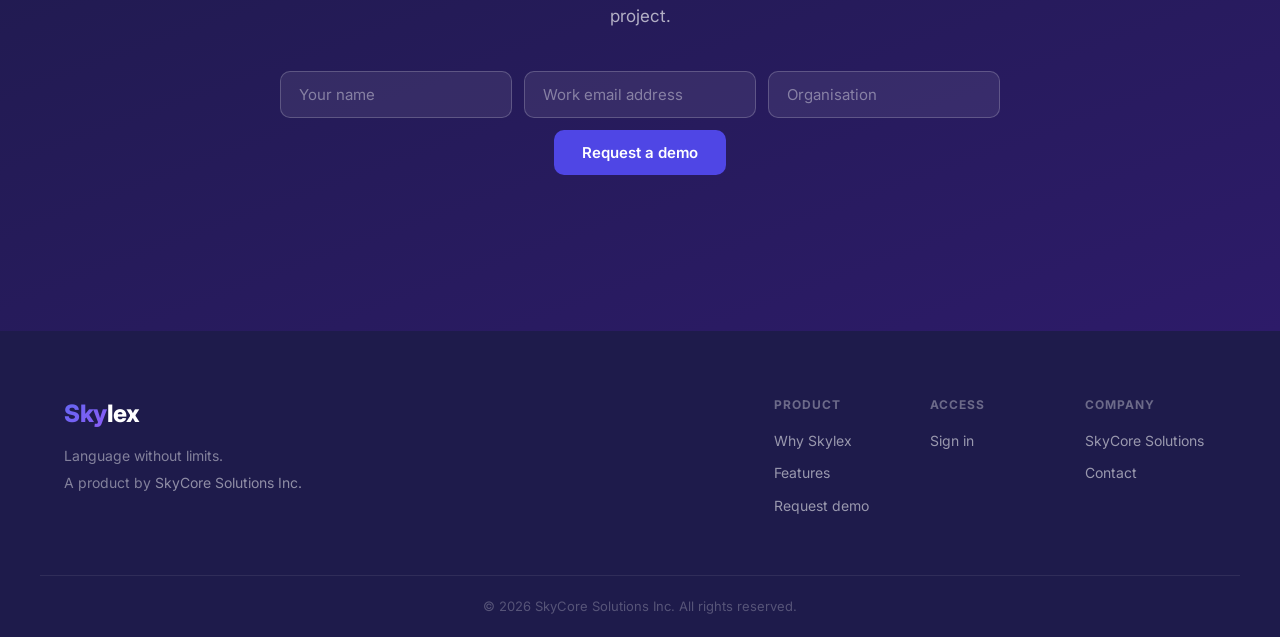
==== commit c55f5e0b: "fix: add id=how to section, fix See how it works anchor link" ====
--- a/index.html
+++ b/index.html
@@ -54,7 +54,7 @@
       </p>
       <div class="hero__ctas">
         <a href="#contact" class="btn btn--primary btn--lg">Request a demo</a>
-        <a href="#why" class="btn btn--outline btn--lg">See how it works</a>
+        <a href="#how" class="btn btn--outline btn--lg">See how it works</a>
       </div>
       <div class="hero__integrations">
         <span>Works with</span>
@@ -111,7 +111,7 @@
   </section>
 
   <!-- ── How it works ─────────────────────────────────────────────────────── -->
-  <section class="how">
+  <section class="how" id="how">
     <div class="container">
       <div class="section-label">How it works</div>
       <h2 class="section-title">From request to delivery in three steps.</h2>
--- a/styles.css
+++ b/styles.css
@@ -288,7 +288,7 @@
   line-height: 1.5;
 }
 .why__list li::before { content: ''; display: block; flex-shrink: 0; margin-top: 6px; width: 8px; height: 8px; border-radius: 50%; }
-.why__list--bad li::before { background: var(--zinc-300); }
+.why__list--bad li::before { background: var(--zinc-400); }
 .why__list--good li::before { background: var(--indigo-500); }
 .why__divider {
   display: flex;
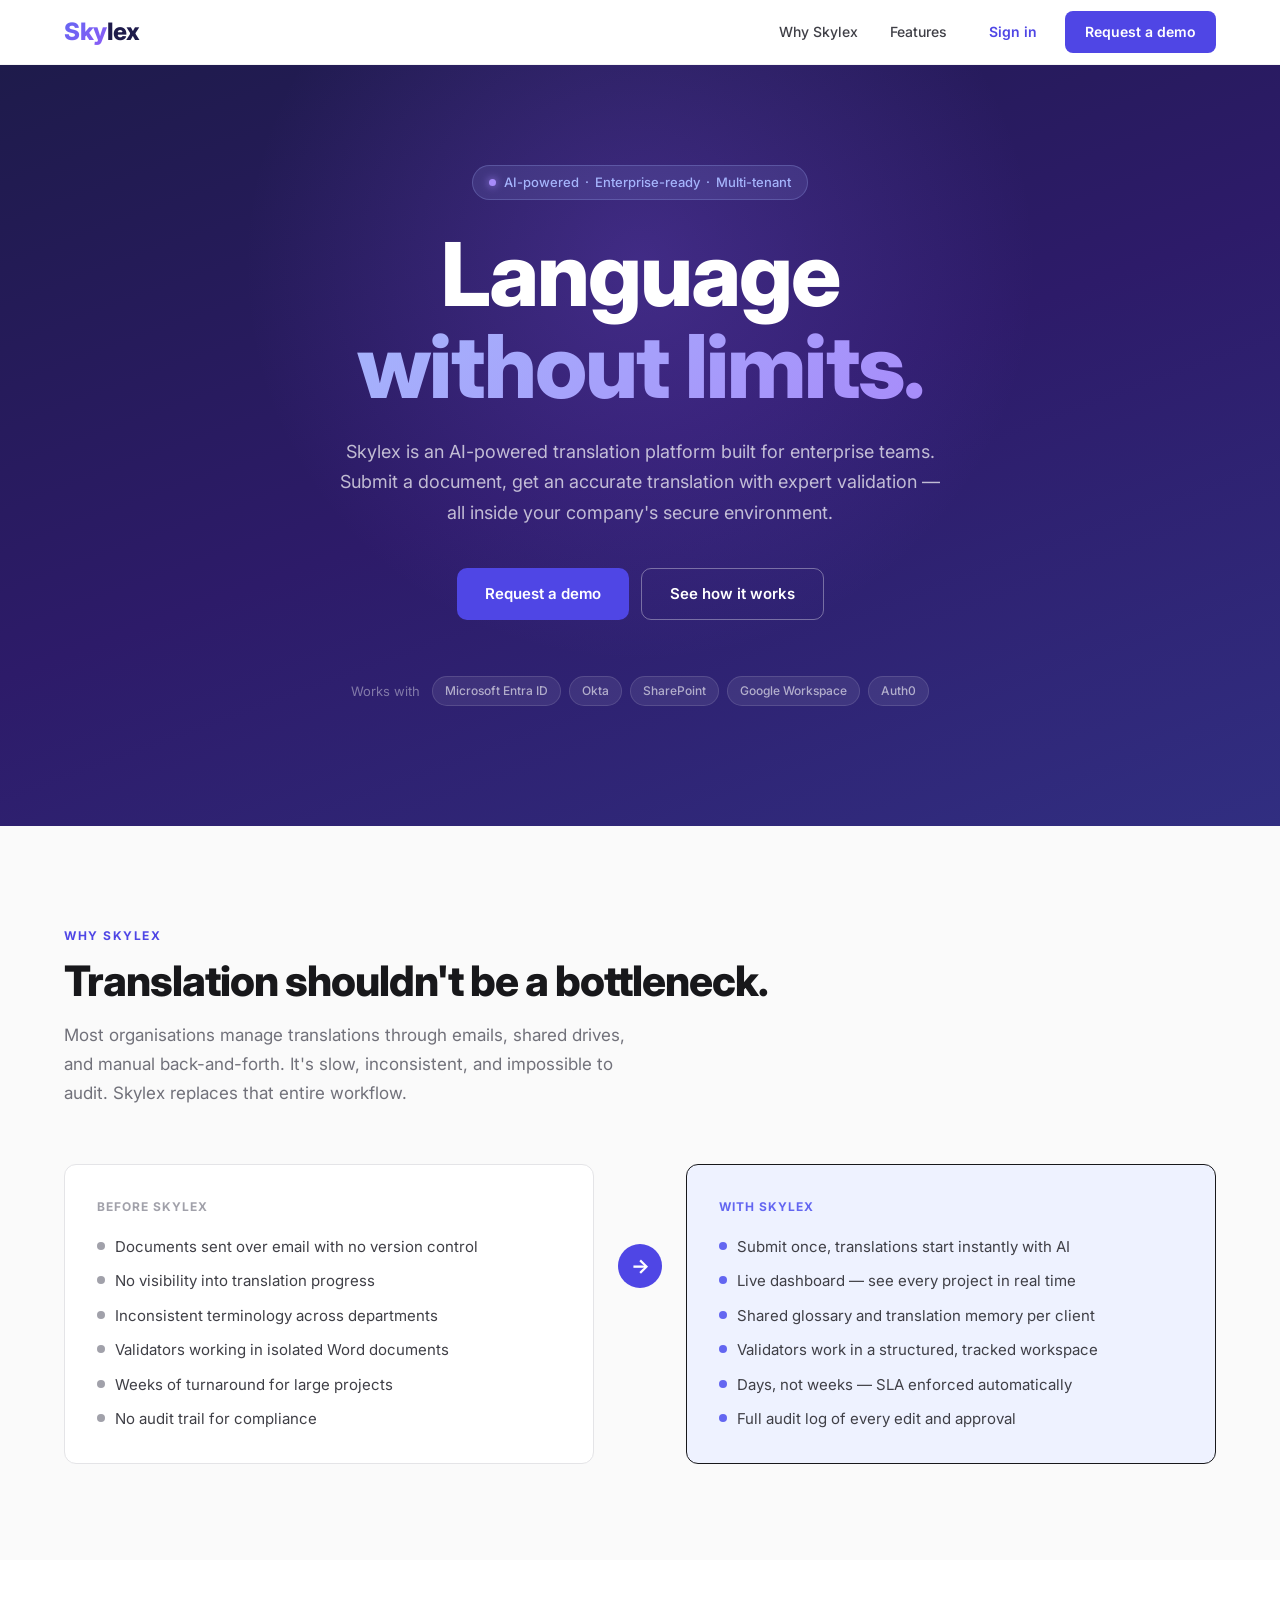
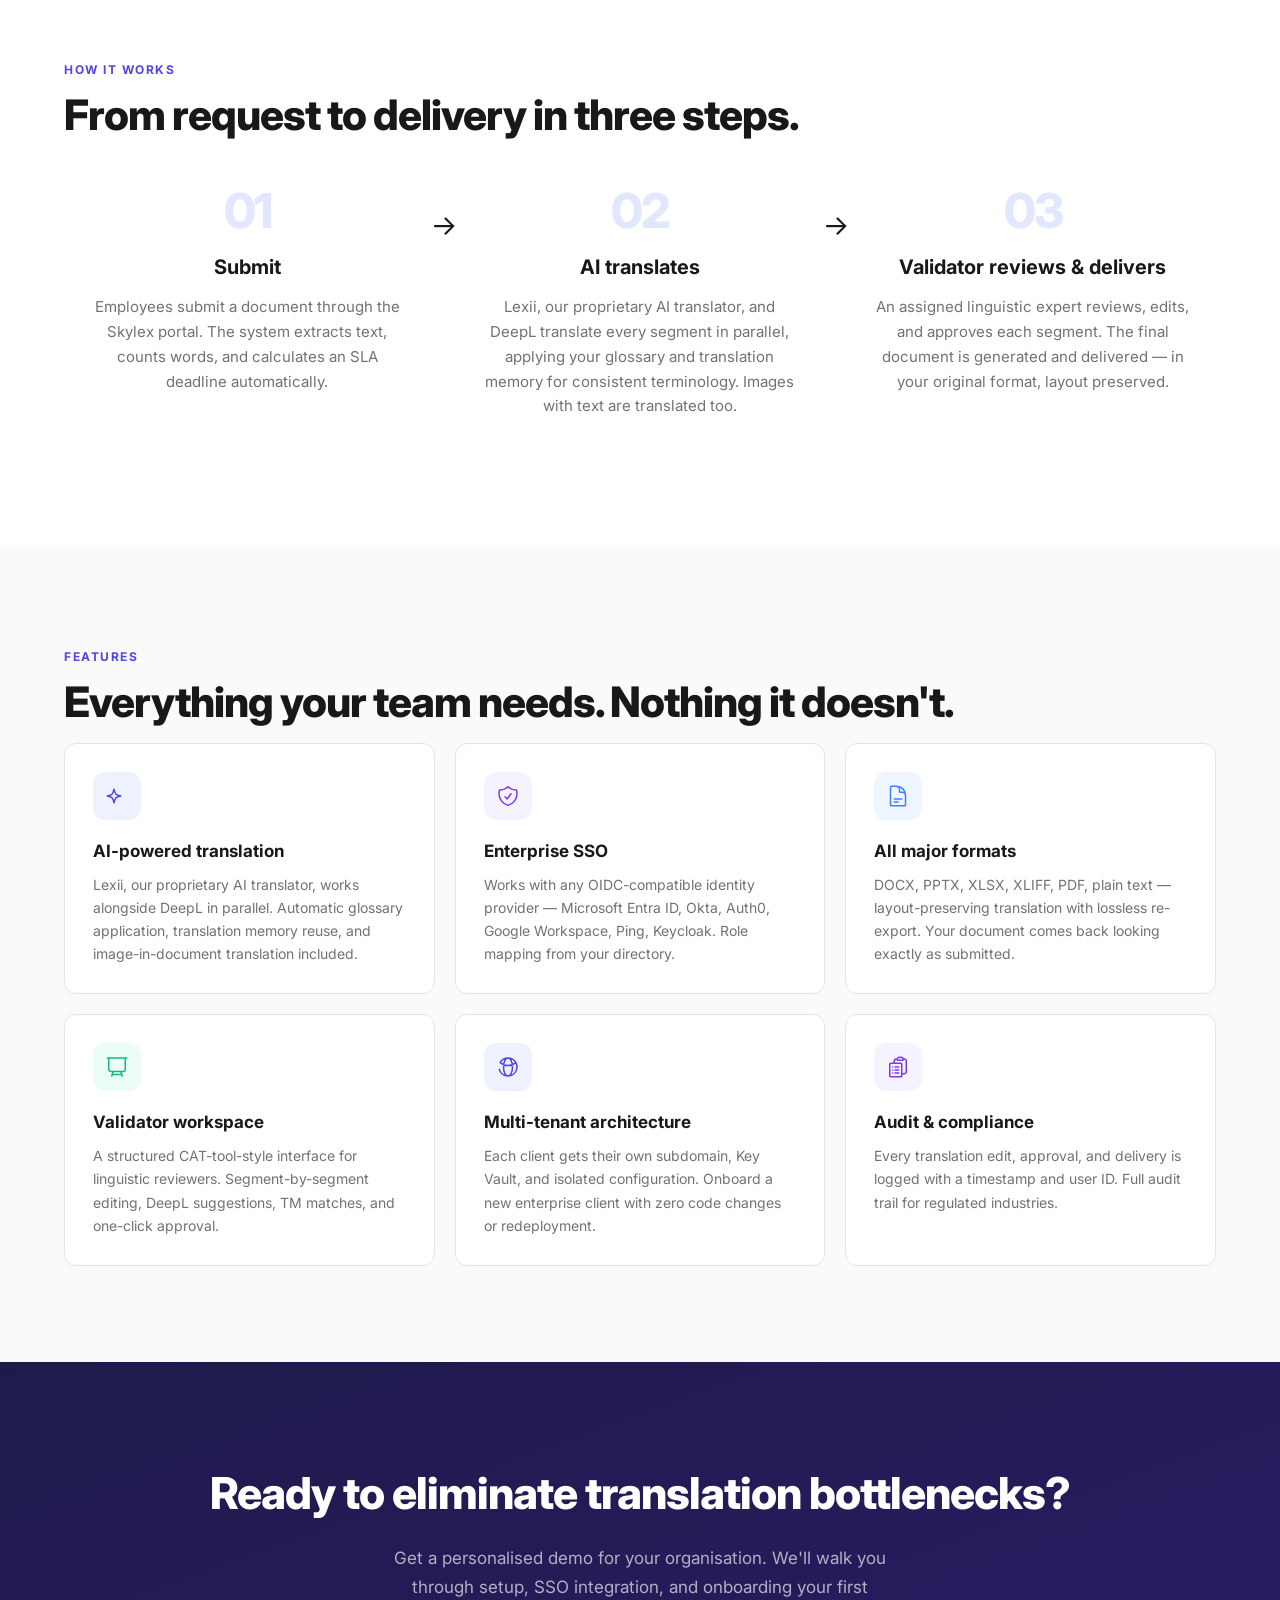
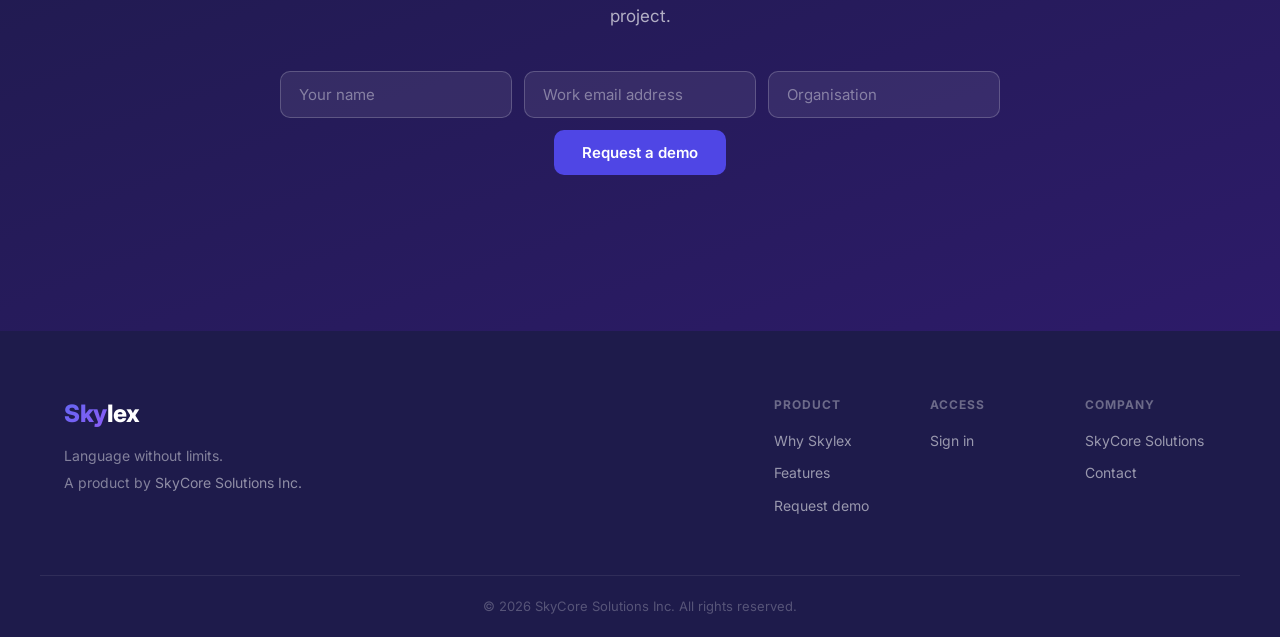
==== commit 830a115e: "fix: replace DeepL + Lexii badges with Google Workspace + Auth0" ====
--- a/index.html
+++ b/index.html
@@ -62,8 +62,8 @@
           <span class="integration-tag">Microsoft Entra ID</span>
           <span class="integration-tag">Okta</span>
           <span class="integration-tag">SharePoint</span>
-          <span class="integration-tag">DeepL</span>
-          <span class="integration-tag">Lexii — AI Translator</span>
+          <span class="integration-tag">Google Workspace</span>
+          <span class="integration-tag">Auth0</span>
         </div>
       </div>
     </div>
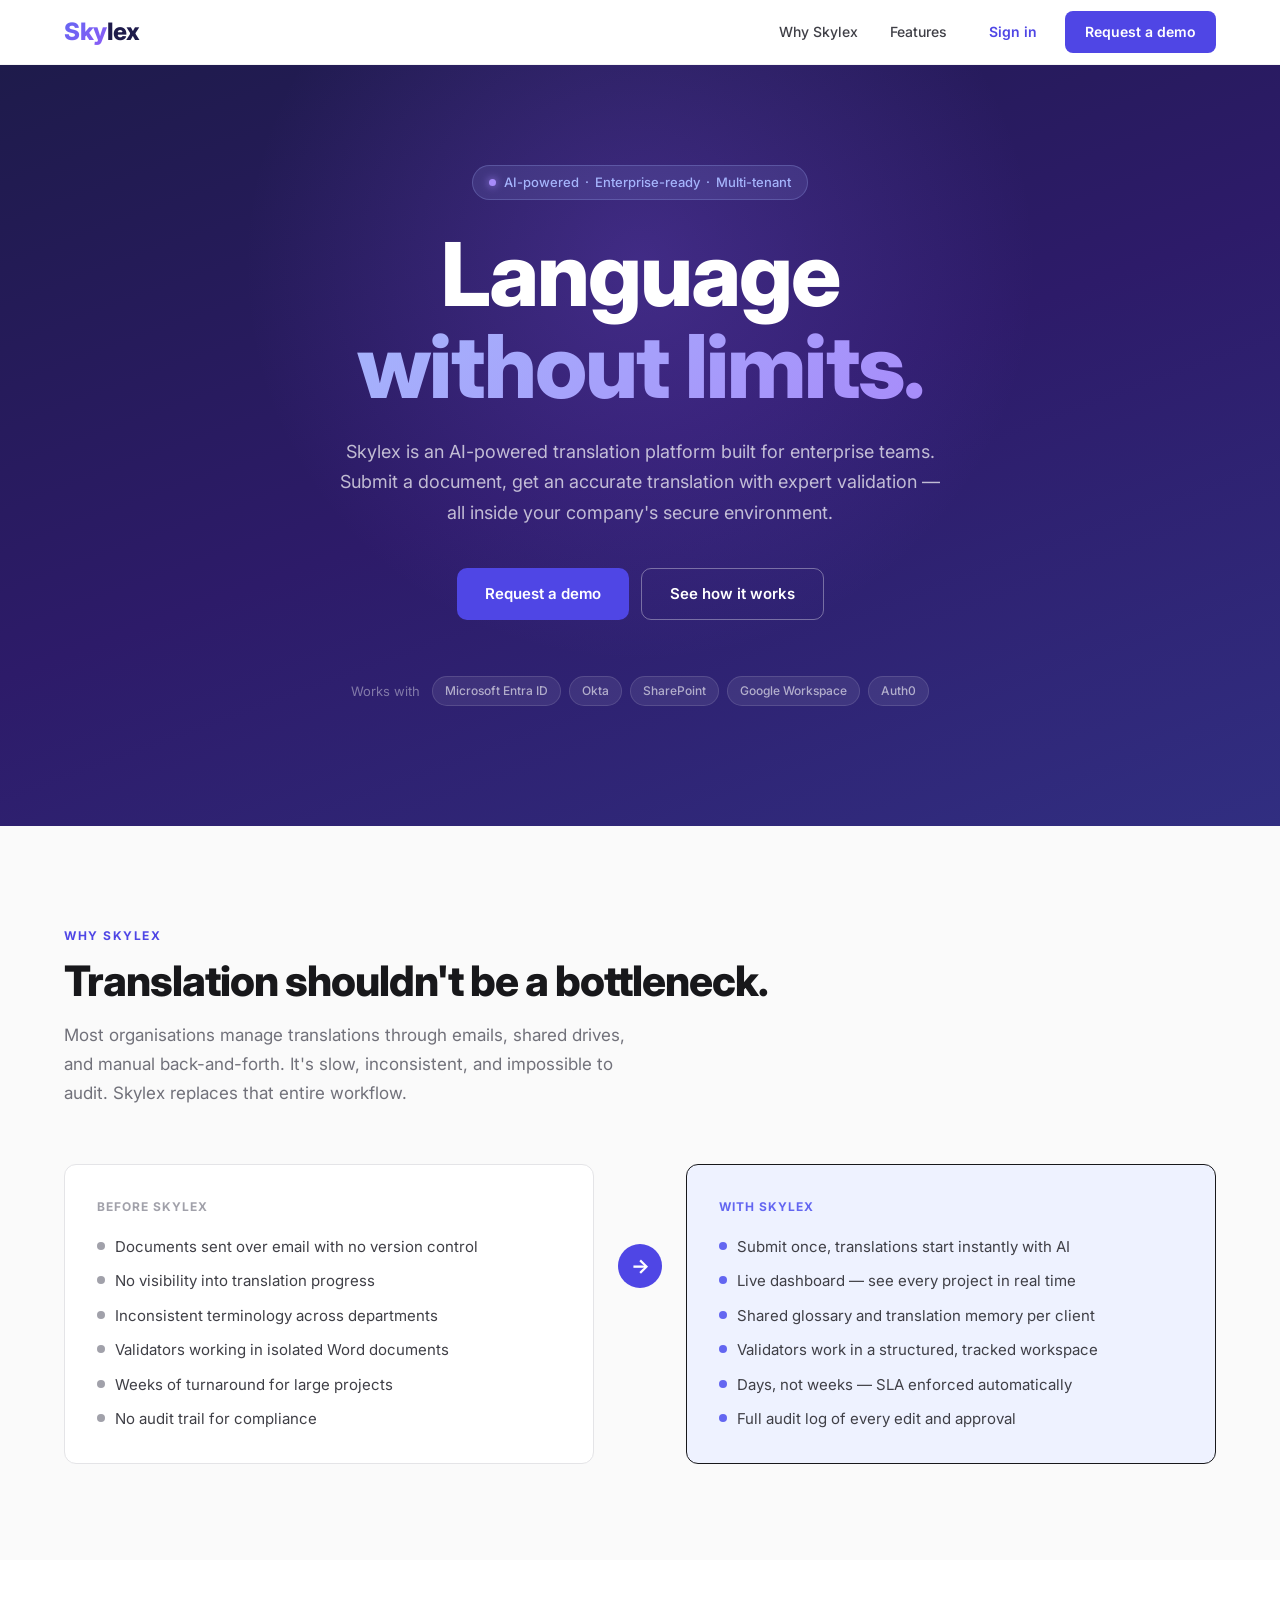
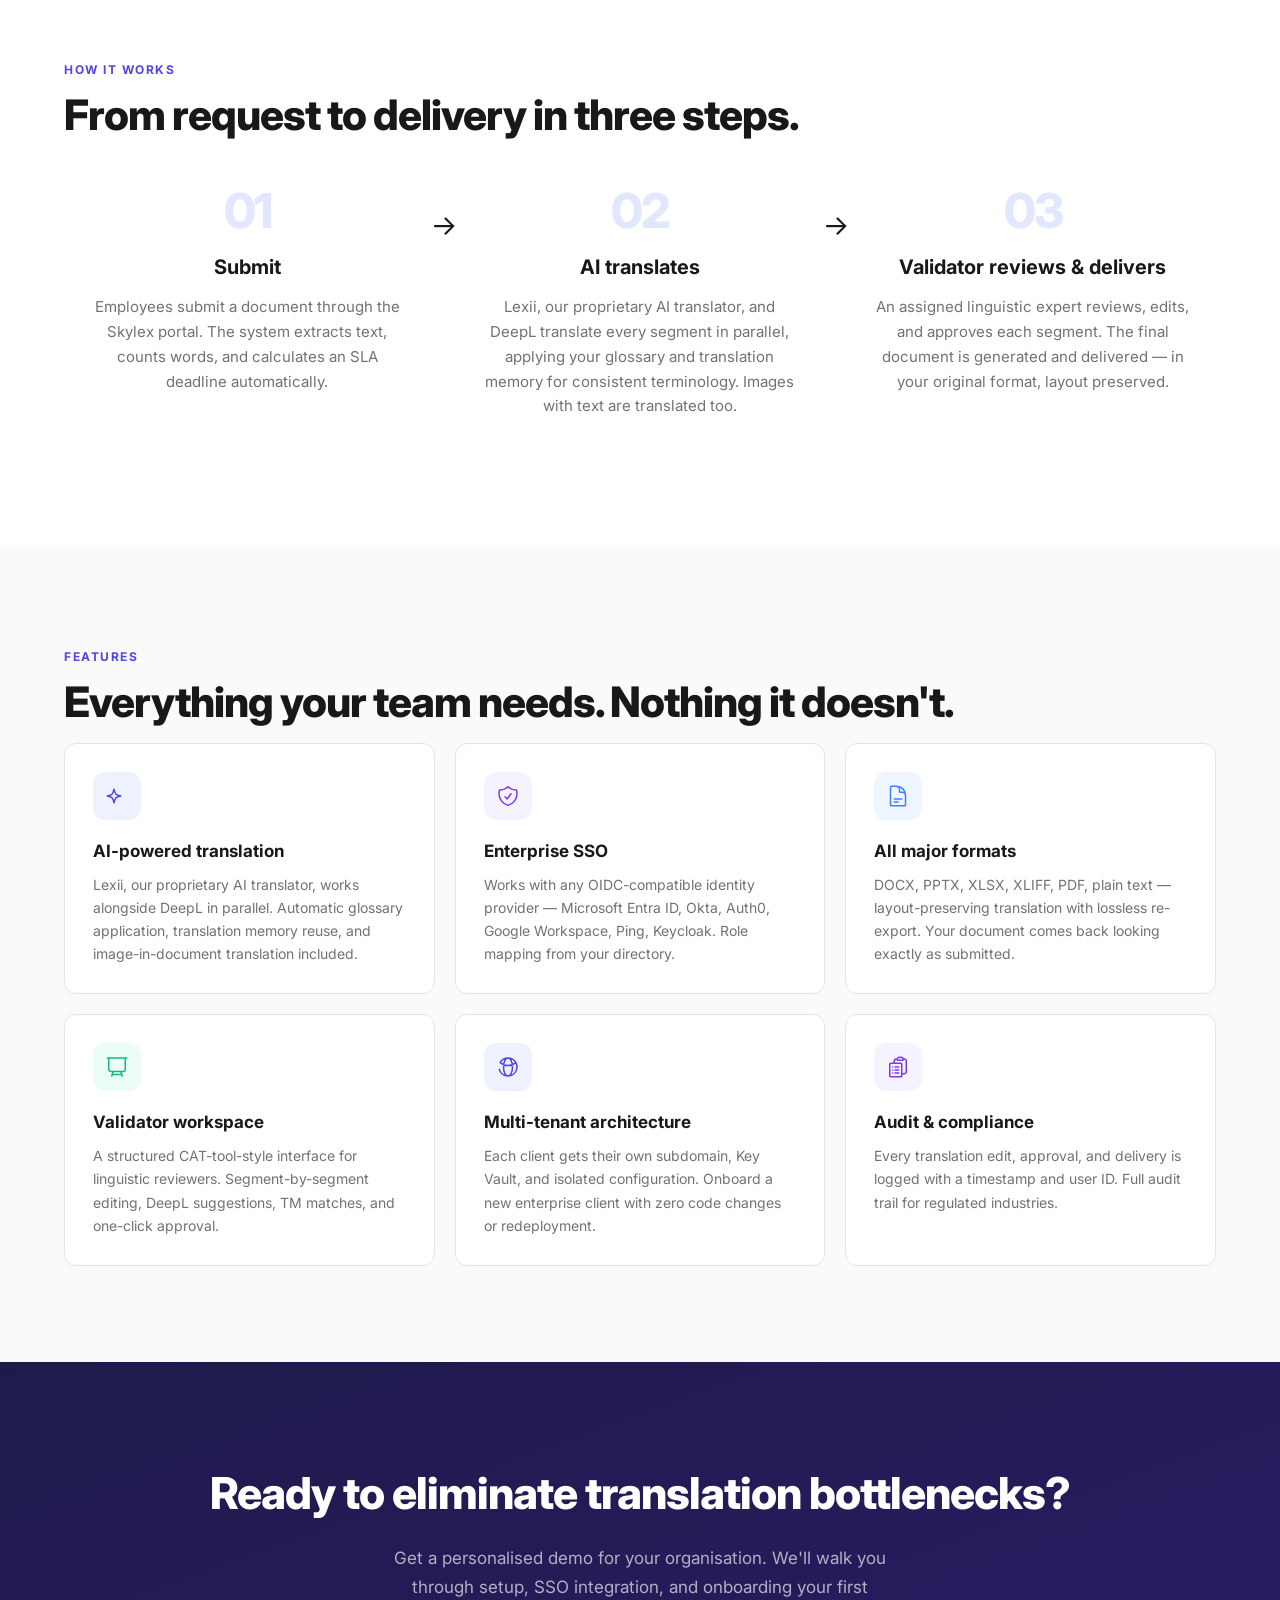
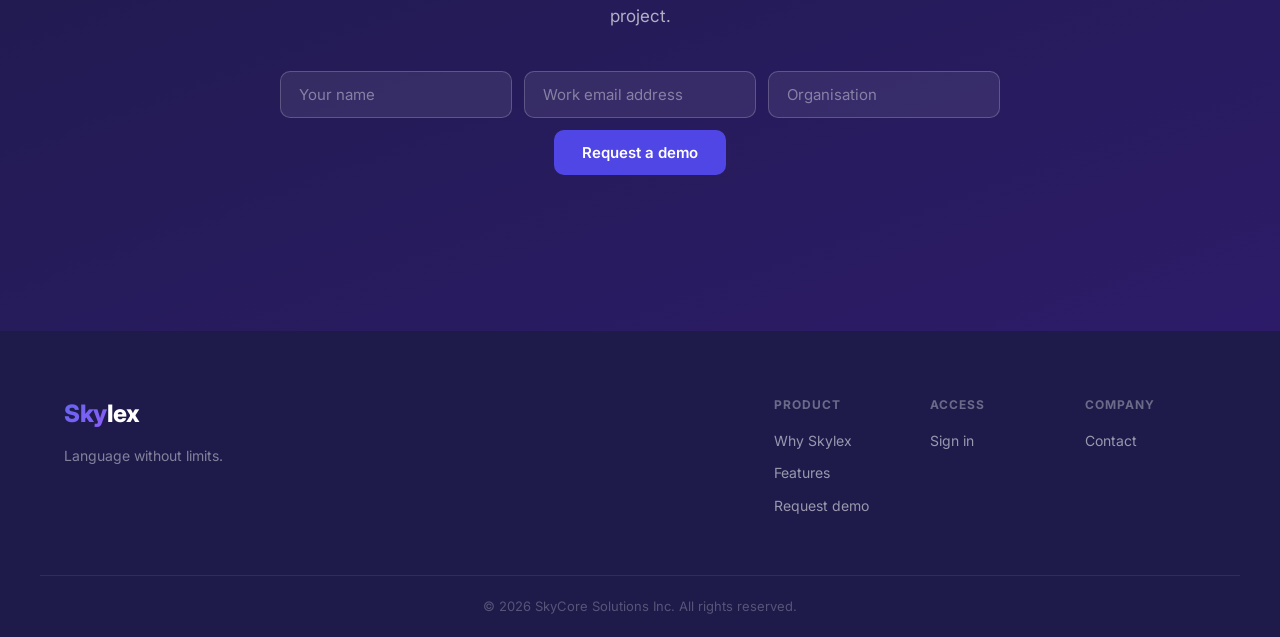
==== commit cf7a760d: "chore: remove SkyCore Solutions references, Skylex is standalone" ====
--- a/index.html
+++ b/index.html
@@ -21,7 +21,7 @@
       <nav class="nav__links">
         <a href="#why">Why Skylex</a>
         <a href="#features">Features</a>
-        <a href="https://app.skylexsolutions.com/login" class="btn btn--ghost">Sign in</a>
+        <a href="/signin" class="btn btn--ghost">Sign in</a>
         <a href="#contact" class="btn btn--primary">Request a demo</a>
       </nav>
       <button class="nav__burger" aria-label="Menu" onclick="toggleMenu()">
@@ -31,7 +31,7 @@
     <div class="nav__mobile" id="mobileMenu">
       <a href="#why" onclick="toggleMenu()">Why Skylex</a>
       <a href="#features" onclick="toggleMenu()">Features</a>
-      <a href="https://app.skylexsolutions.com/login" class="btn btn--ghost">Sign in</a>
+      <a href="/signin" class="btn btn--ghost">Sign in</a>
       <a href="#contact" class="btn btn--primary">Request a demo</a>
     </div>
   </header>
@@ -219,7 +219,6 @@
           <span class="logo-sky">Sky</span><span class="logo-lex">lex</span>
         </a>
         <p>Language without limits.</p>
-        <p class="footer__credit">A product by <a href="https://skycoresolutions.com" target="_blank">SkyCore Solutions Inc.</a></p>
       </div>
       <div class="footer__links">
         <div>
@@ -230,12 +229,11 @@
         </div>
         <div>
           <h4>Access</h4>
-          <a href="https://app.skylexsolutions.com/login">Sign in</a>
+          <a href="/signin">Sign in</a>
         </div>
         <div>
           <h4>Company</h4>
-          <a href="https://skycoresolutions.com" target="_blank">SkyCore Solutions</a>
-          <a href="mailto:info@skycoresolutions.com">Contact</a>
+          <a href="mailto:info@skylexsolutions.com">Contact</a>
         </div>
       </div>
     </div>
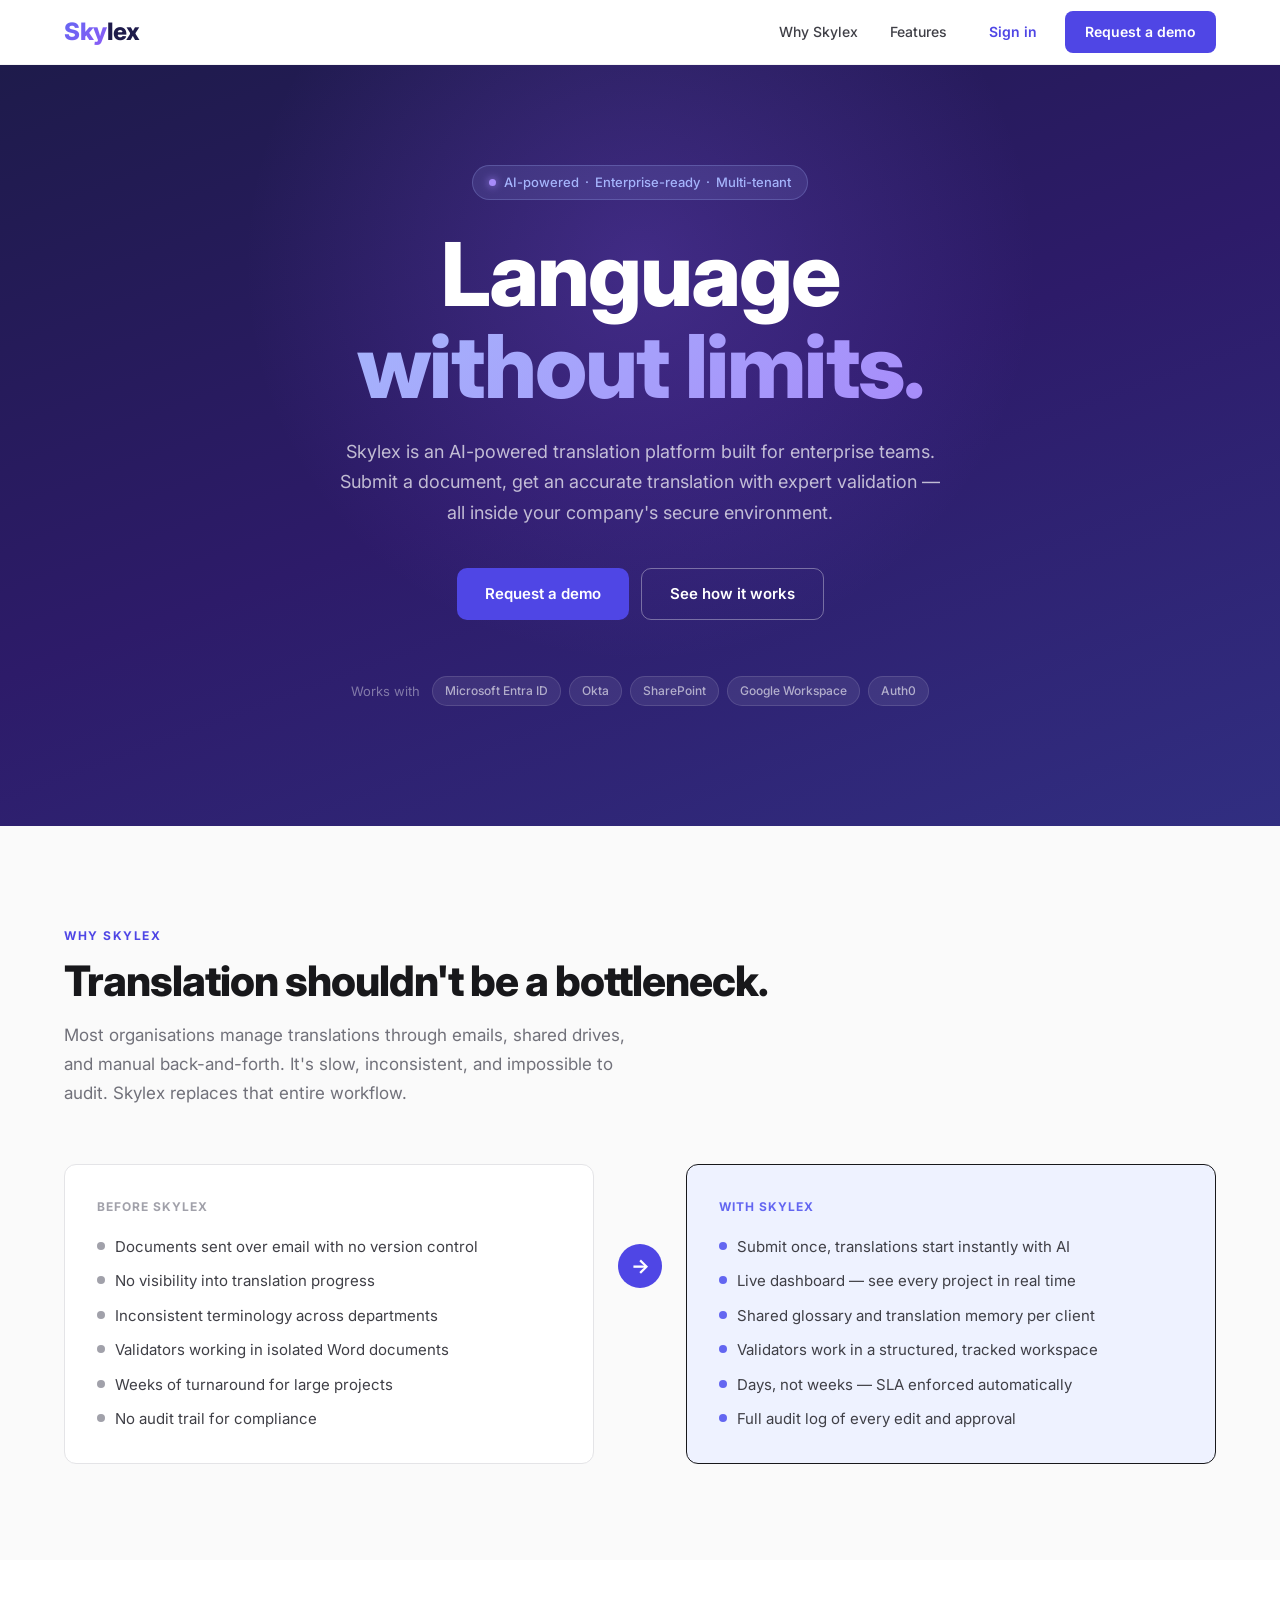
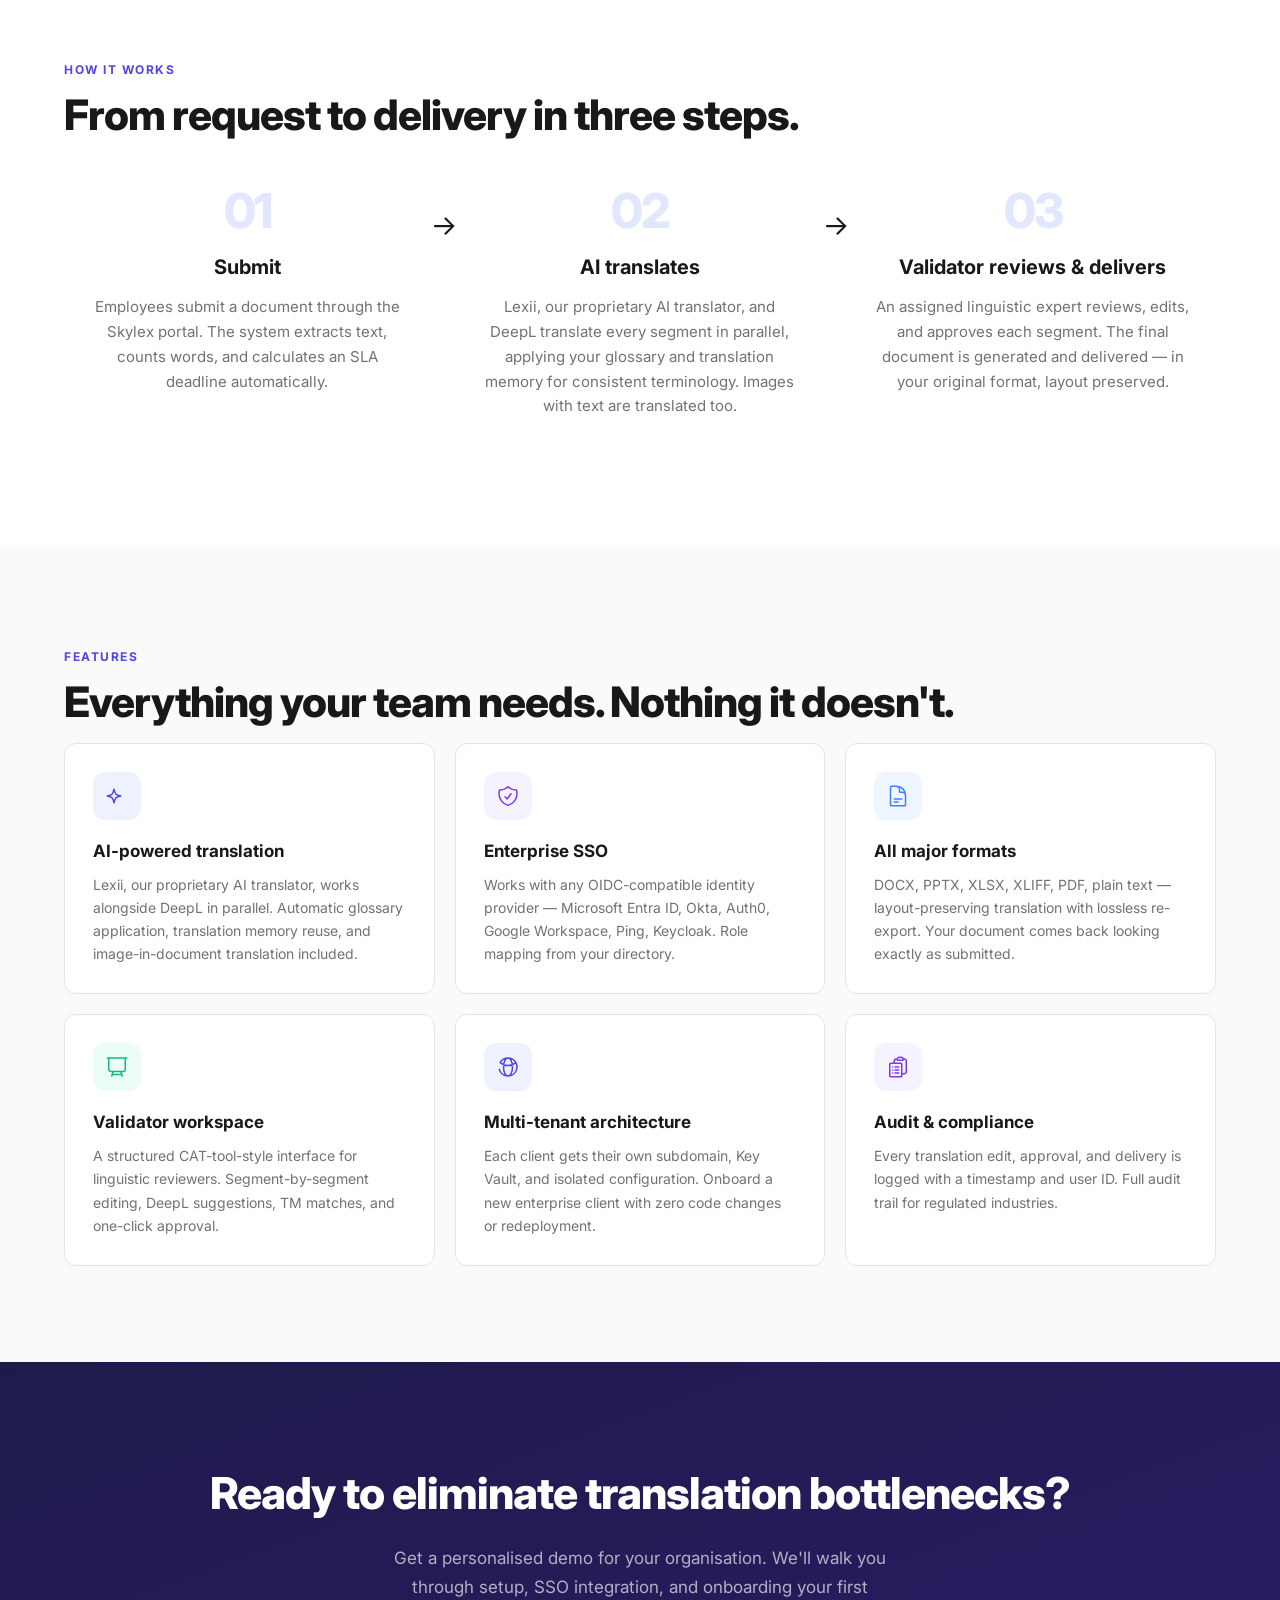
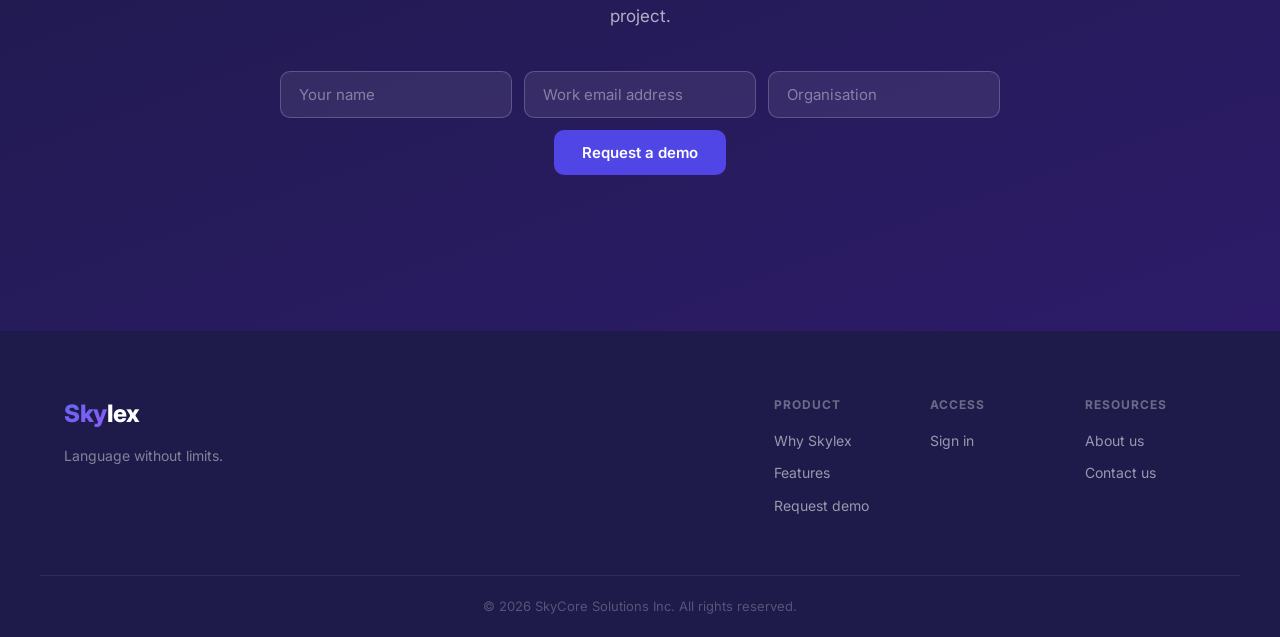
==== commit a98c6bc6: "chore: rename Company → Resources, add About us link in footer" ====
--- a/index.html
+++ b/index.html
@@ -232,8 +232,9 @@
           <a href="/signin">Sign in</a>
         </div>
         <div>
-          <h4>Company</h4>
-          <a href="mailto:info@skylexsolutions.com">Contact</a>
+          <h4>Resources</h4>
+          <a href="/about">About us</a>
+          <a href="mailto:info@skylexsolutions.com">Contact us</a>
         </div>
       </div>
     </div>
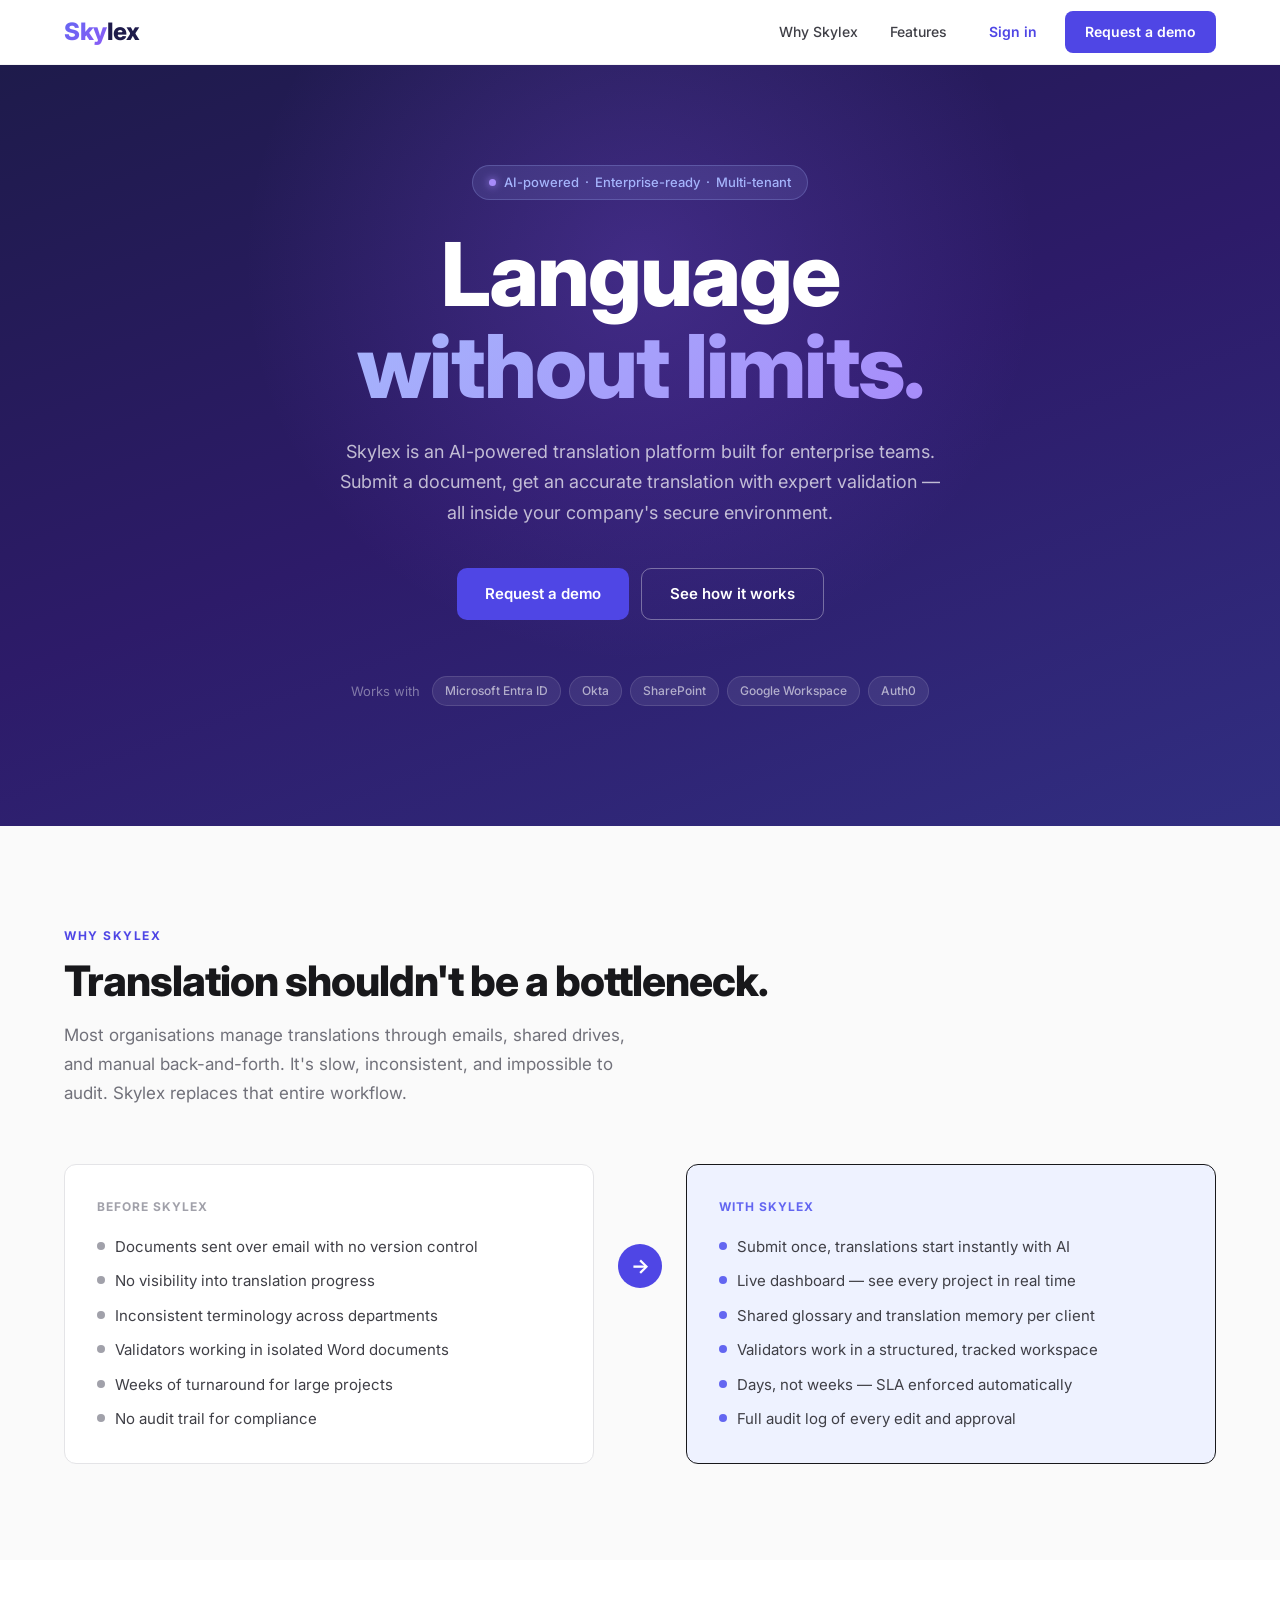
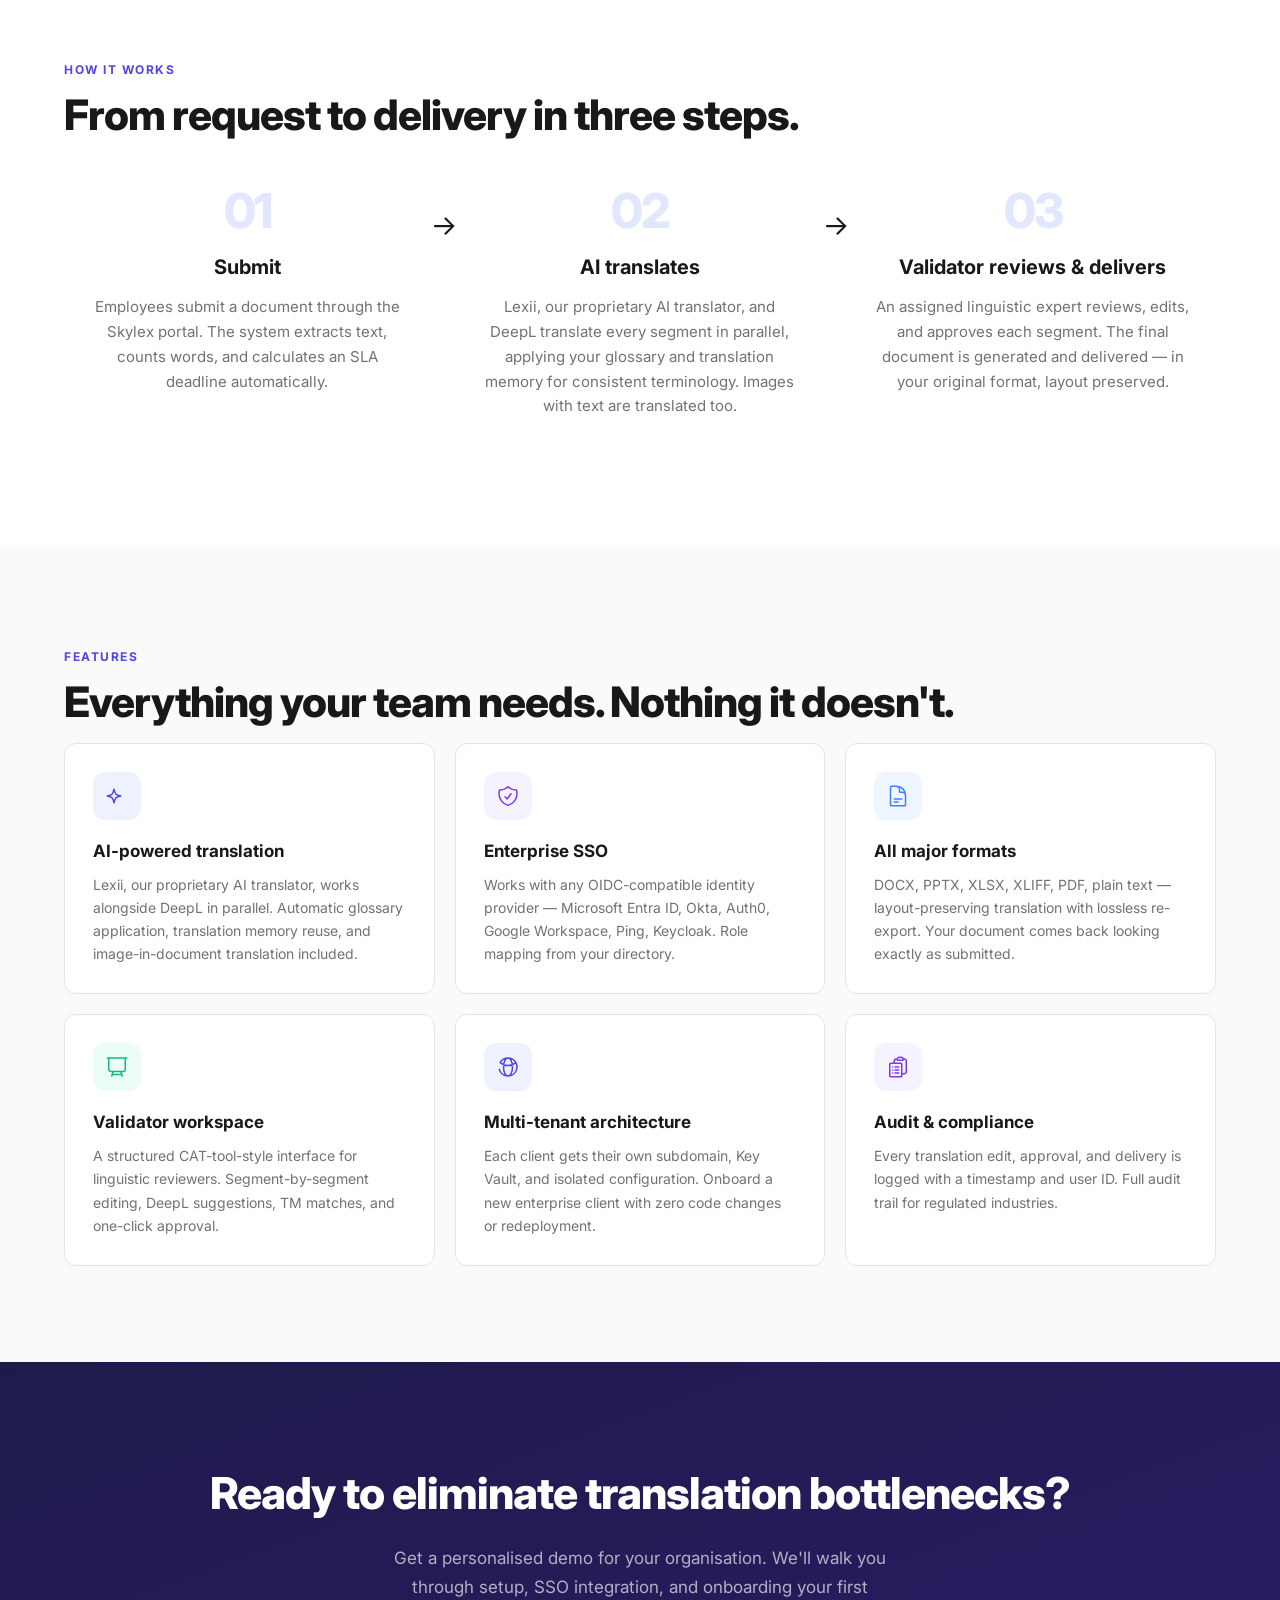
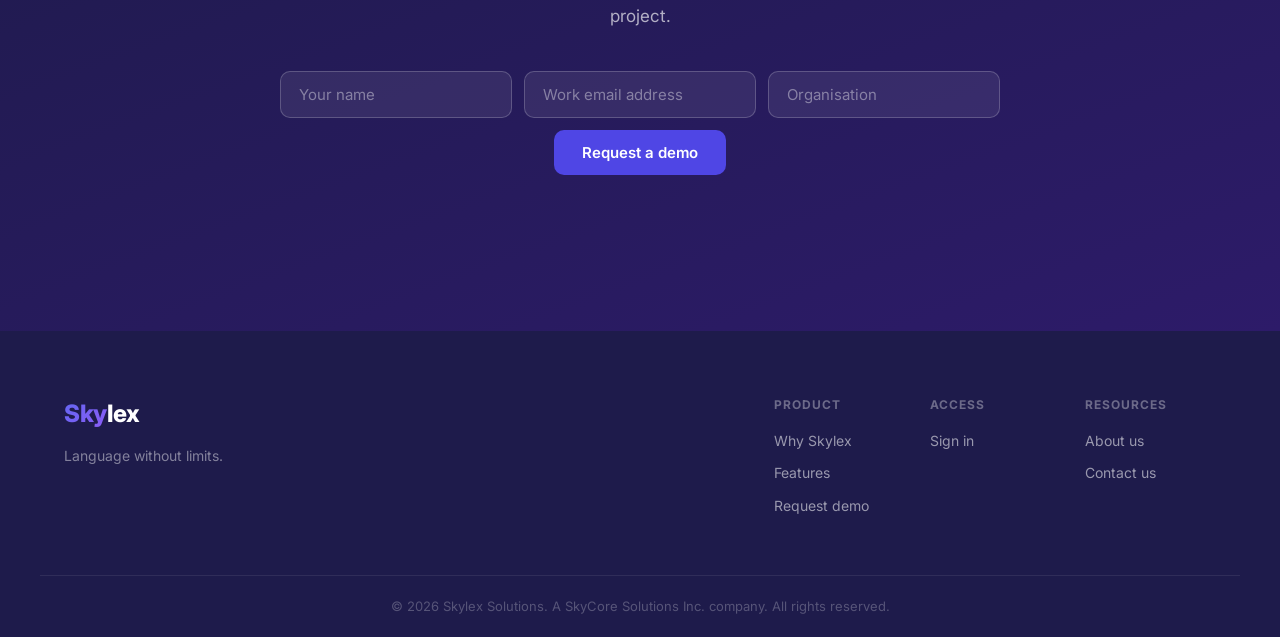
==== commit 400972e4: "chore: update copyright to Skylex Solutions, A SkyCore Solutions Inc. company" ====
--- a/index.html
+++ b/index.html
@@ -240,7 +240,7 @@
     </div>
     <div class="footer__bottom">
       <div class="container">
-        <p>&copy; 2026 SkyCore Solutions Inc. All rights reserved.</p>
+        <p>&copy; 2026 Skylex Solutions. A SkyCore Solutions Inc. company. All rights reserved.</p>
       </div>
     </div>
   </footer>
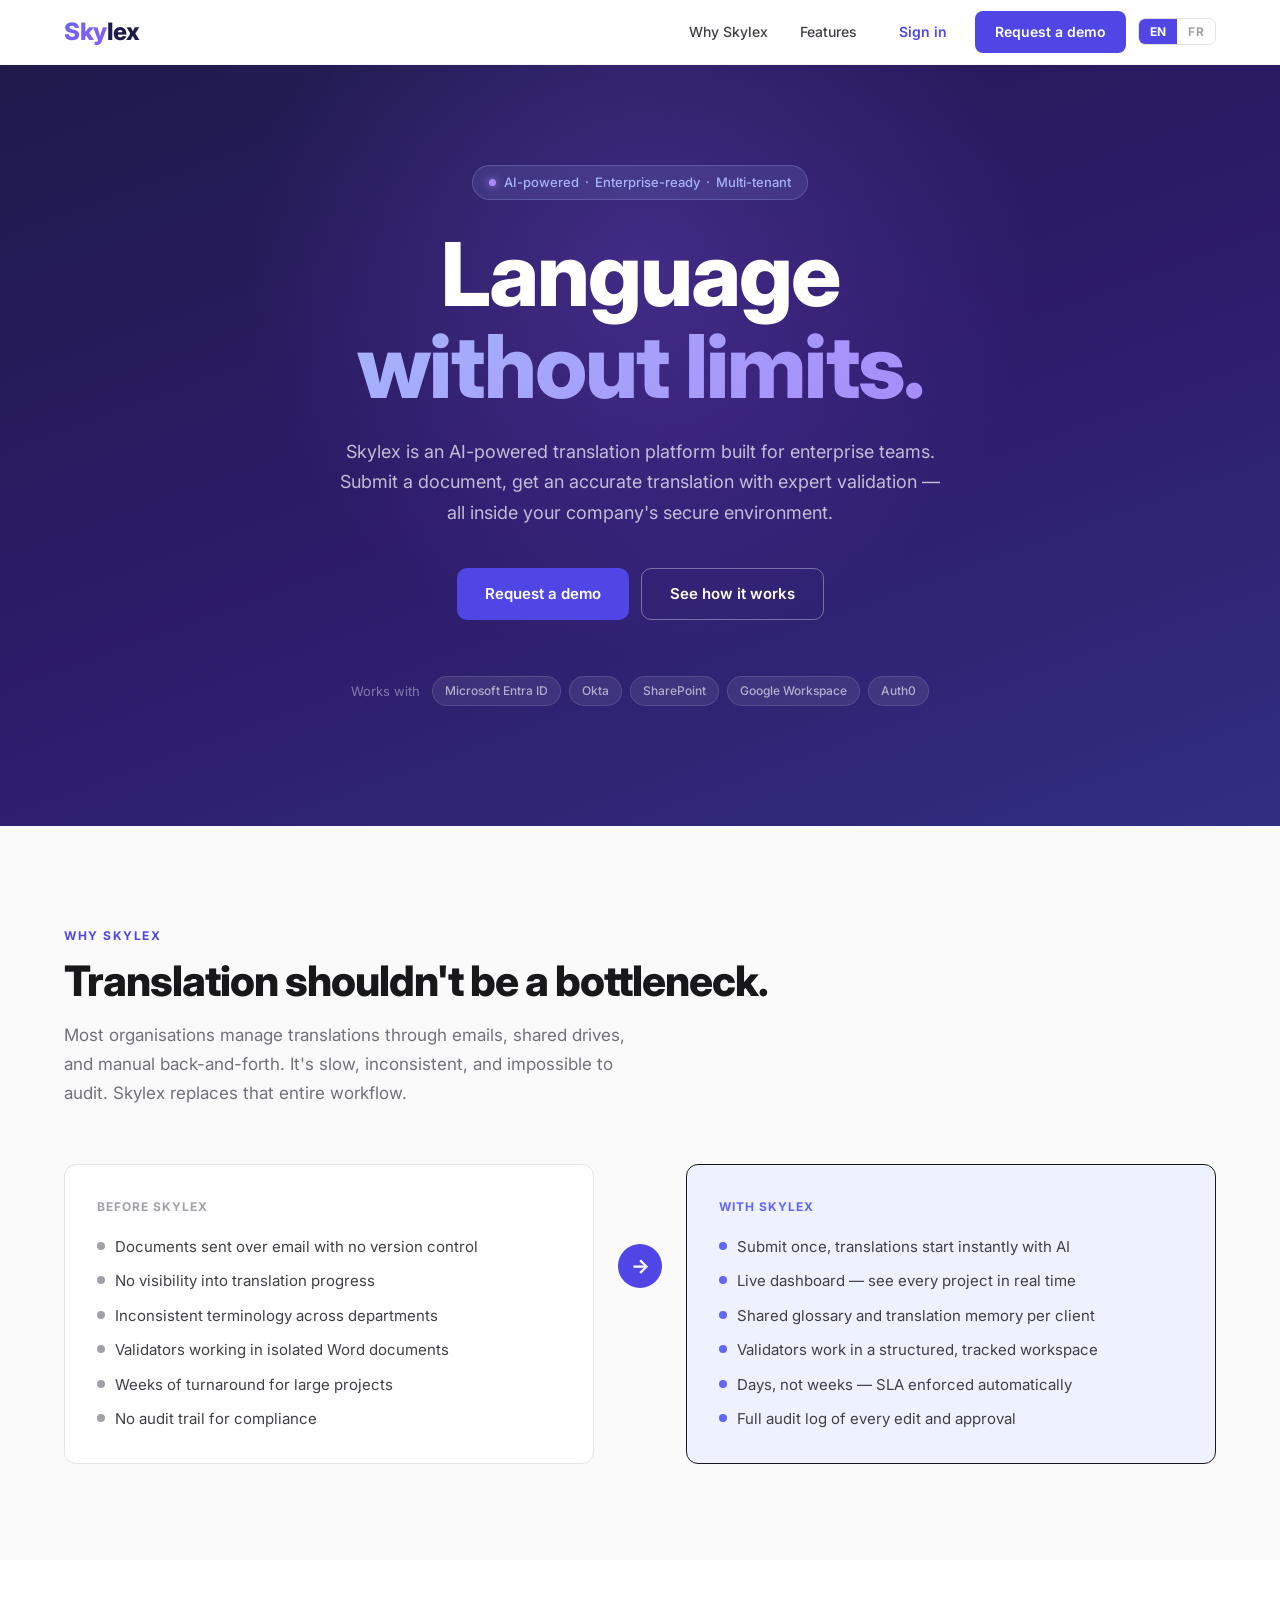
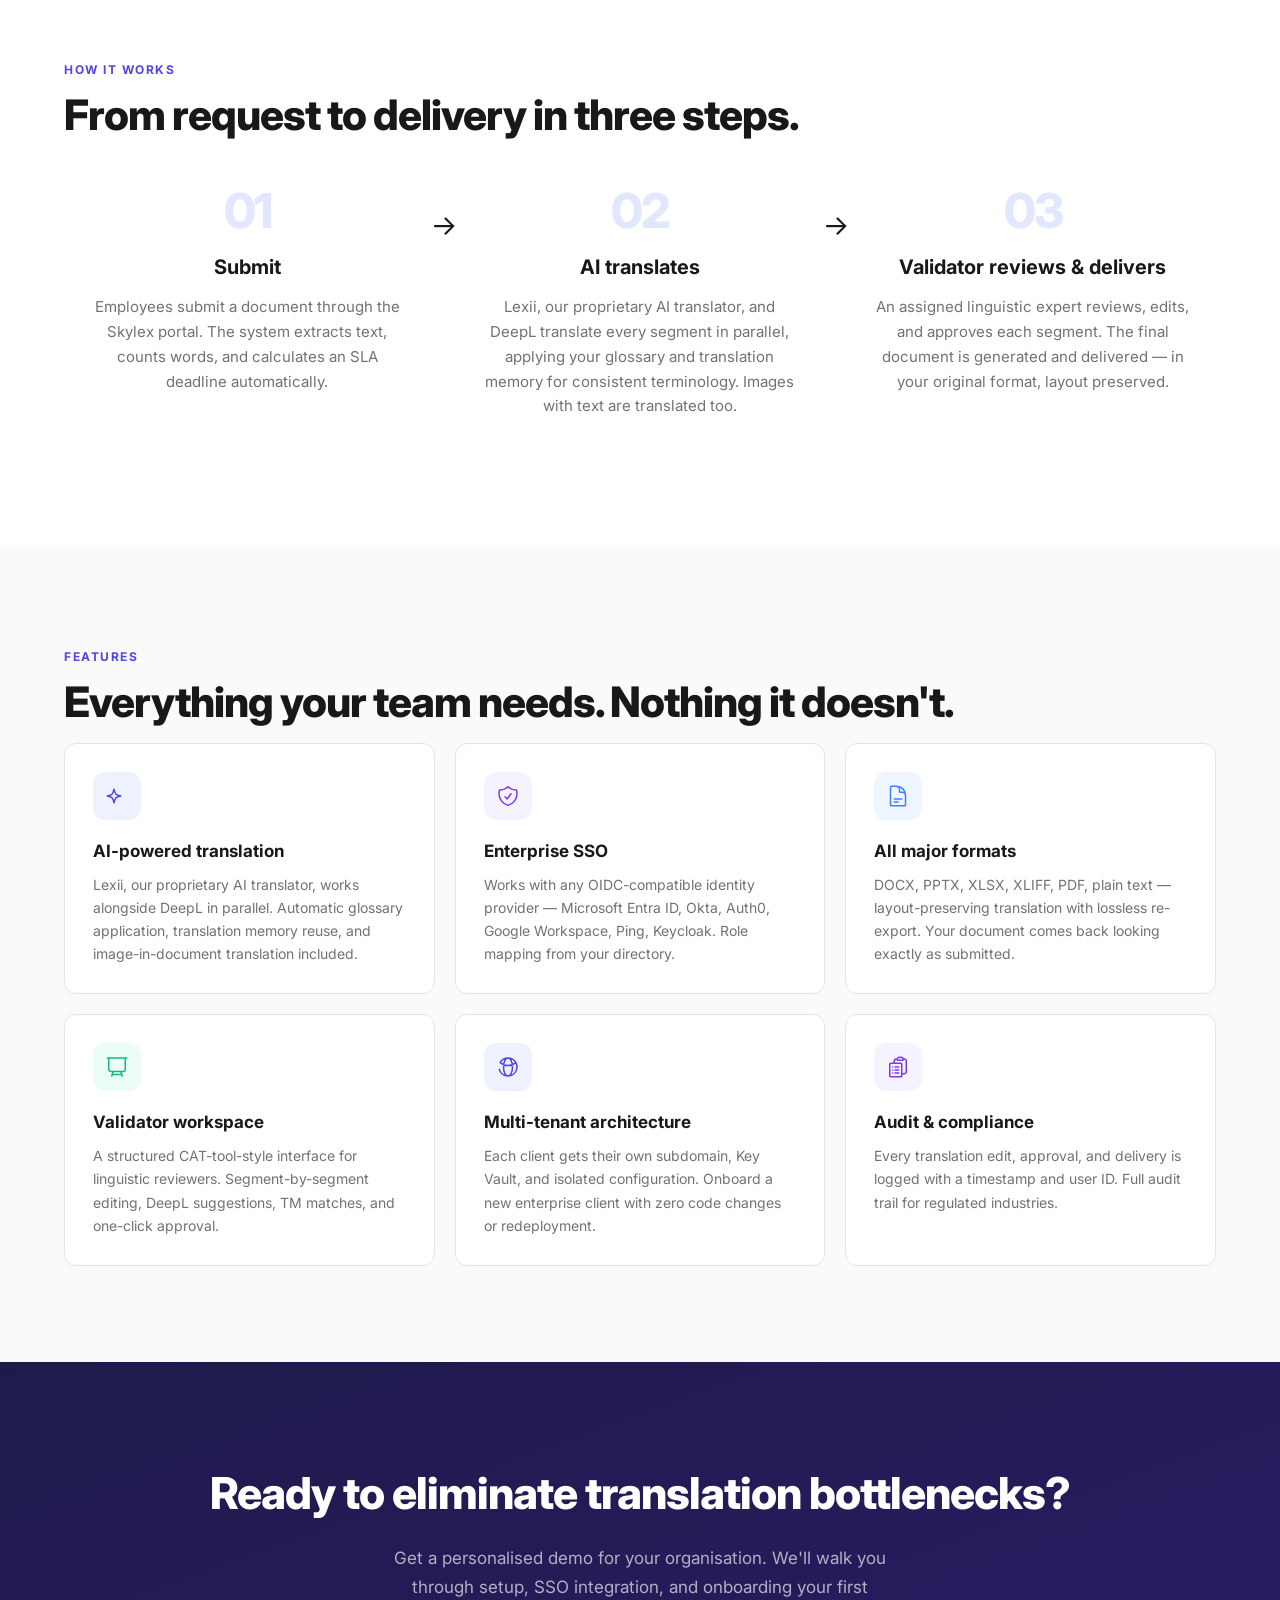
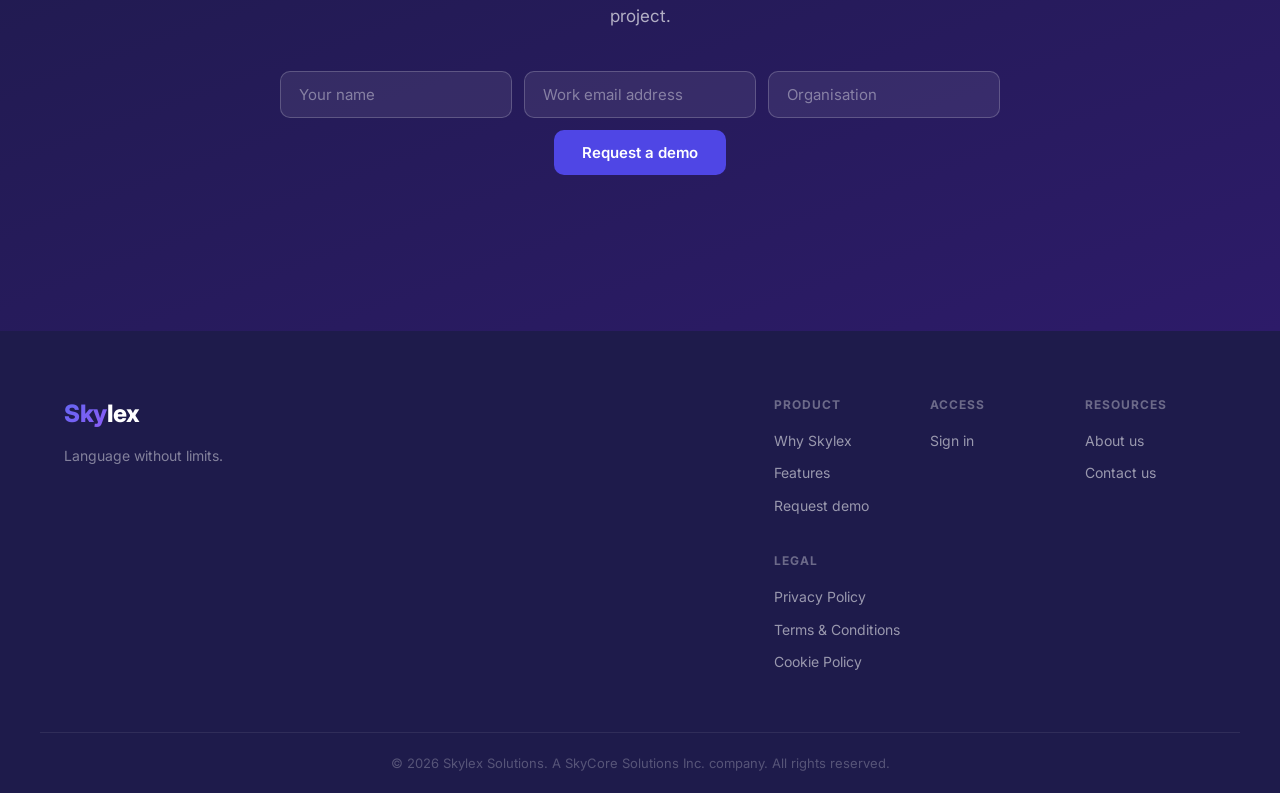
==== commit 6fdea0af: "feat: French/English site, privacy policy, terms & cookie policy - Bilingual EN/FR toggle on all pag" ====
--- a/index.html
+++ b/index.html
@@ -4,7 +4,7 @@
   <meta charset="UTF-8" />
   <meta name="viewport" content="width=device-width, initial-scale=1.0" />
   <title>Skylex — Language without limits.</title>
-  <meta name="description" content="Skylex is an AI-powered enterprise translation platform with built-in validation workflow, SSO, and SharePoint integration. Built for teams that need accuracy at scale." />
+  <meta name="description" content="Skylex is an AI-powered enterprise translation platform with built-in validation workflow, SSO, and SharePoint integration." />
   <link rel="preconnect" href="https://fonts.googleapis.com" />
   <link rel="preconnect" href="https://fonts.gstatic.com" crossorigin />
   <link href="https://fonts.googleapis.com/css2?family=Inter:wght@400;500;600;700;800&display=swap" rel="stylesheet" />
@@ -19,20 +19,28 @@
         <span class="logo-sky">Sky</span><span class="logo-lex">lex</span>
       </a>
       <nav class="nav__links">
-        <a href="#why">Why Skylex</a>
-        <a href="#features">Features</a>
-        <a href="/signin" class="btn btn--ghost">Sign in</a>
-        <a href="#contact" class="btn btn--primary">Request a demo</a>
+        <a href="#why"><span class="lang-en">Why Skylex</span><span class="lang-fr">Pourquoi Skylex</span></a>
+        <a href="#features"><span class="lang-en">Features</span><span class="lang-fr">Fonctionnalités</span></a>
+        <a href="/signin" class="btn btn--ghost"><span class="lang-en">Sign in</span><span class="lang-fr">Se connecter</span></a>
+        <a href="#contact" class="btn btn--primary"><span class="lang-en">Request a demo</span><span class="lang-fr">Demander une démo</span></a>
+        <div class="lang-switch">
+          <button data-lang-btn="en" class="active" onclick="setLang('en')">EN</button>
+          <button data-lang-btn="fr" onclick="setLang('fr')">FR</button>
+        </div>
       </nav>
       <button class="nav__burger" aria-label="Menu" onclick="toggleMenu()">
         <span></span><span></span><span></span>
       </button>
     </div>
     <div class="nav__mobile" id="mobileMenu">
-      <a href="#why" onclick="toggleMenu()">Why Skylex</a>
-      <a href="#features" onclick="toggleMenu()">Features</a>
-      <a href="/signin" class="btn btn--ghost">Sign in</a>
-      <a href="#contact" class="btn btn--primary">Request a demo</a>
+      <a href="#why" onclick="toggleMenu()"><span class="lang-en">Why Skylex</span><span class="lang-fr">Pourquoi Skylex</span></a>
+      <a href="#features" onclick="toggleMenu()"><span class="lang-en">Features</span><span class="lang-fr">Fonctionnalités</span></a>
+      <a href="/signin" class="btn btn--ghost"><span class="lang-en">Sign in</span><span class="lang-fr">Se connecter</span></a>
+      <a href="#contact" class="btn btn--primary"><span class="lang-en">Request a demo</span><span class="lang-fr">Demander une démo</span></a>
+      <div class="lang-switch" style="margin:8px 0 0 4px">
+        <button data-lang-btn="en" class="active" onclick="setLang('en')">EN</button>
+        <button data-lang-btn="fr" onclick="setLang('fr')">FR</button>
+      </div>
     </div>
   </header>
 
@@ -41,23 +49,24 @@
     <div class="container hero__inner">
       <div class="hero__badge">
         <span class="badge-dot"></span>
-        AI-powered &nbsp;·&nbsp; Enterprise-ready &nbsp;·&nbsp; Multi-tenant
+        <span class="lang-en">AI-powered &nbsp;·&nbsp; Enterprise-ready &nbsp;·&nbsp; Multi-tenant</span>
+        <span class="lang-fr">Propulsé par l'IA &nbsp;·&nbsp; Prêt pour les entreprises &nbsp;·&nbsp; Multi-locataire</span>
       </div>
       <h1 class="hero__headline">
-        Language<br />
-        <span class="gradient-text">without limits.</span>
+        <span class="lang-en">Language<br /><span class="gradient-text">without limits.</span></span>
+        <span class="lang-fr">La langue<br /><span class="gradient-text">sans limites.</span></span>
       </h1>
       <p class="hero__sub">
-        Skylex is an AI-powered translation platform built for enterprise teams.
-        Submit a document, get an accurate translation with expert validation —
-        all inside your company's secure environment.
+        <span class="lang-en">Skylex is an AI-powered translation platform built for enterprise teams. Submit a document, get an accurate translation with expert validation — all inside your company's secure environment.</span>
+        <span class="lang-fr">Skylex est une plateforme de traduction propulsée par l'IA, conçue pour les équipes d'entreprise. Soumettez un document, obtenez une traduction précise avec une révision experte — au sein de l'environnement sécurisé de votre organisation.</span>
       </p>
       <div class="hero__ctas">
-        <a href="#contact" class="btn btn--primary btn--lg">Request a demo</a>
-        <a href="#how" class="btn btn--outline btn--lg">See how it works</a>
+        <a href="#contact" class="btn btn--primary btn--lg"><span class="lang-en">Request a demo</span><span class="lang-fr">Demander une démo</span></a>
+        <a href="#how" class="btn btn--outline btn--lg"><span class="lang-en">See how it works</span><span class="lang-fr">Voir comment ça fonctionne</span></a>
       </div>
       <div class="hero__integrations">
-        <span>Works with</span>
+        <span class="lang-en">Works with</span>
+        <span class="lang-fr">Compatible avec</span>
         <div class="integrations-list">
           <span class="integration-tag">Microsoft Entra ID</span>
           <span class="integration-tag">Okta</span>
@@ -73,37 +82,38 @@
   <!-- ── Why Skylex ───────────────────────────────────────────────────────── -->
   <section class="why" id="why">
     <div class="container">
-      <div class="section-label">Why Skylex</div>
-      <h2 class="section-title">Translation shouldn't be a bottleneck.</h2>
+      <div class="section-label"><span class="lang-en">Why Skylex</span><span class="lang-fr">Pourquoi Skylex</span></div>
+      <h2 class="section-title">
+        <span class="lang-en">Translation shouldn't be a bottleneck.</span>
+        <span class="lang-fr">La traduction ne devrait pas ralentir votre organisation.</span>
+      </h2>
       <p class="section-sub">
-        Most organisations manage translations through emails, shared drives, and manual back-and-forth.
-        It's slow, inconsistent, and impossible to audit. Skylex replaces that entire workflow.
+        <span class="lang-en">Most organisations manage translations through emails, shared drives, and manual back-and-forth. It's slow, inconsistent, and impossible to audit. Skylex replaces that entire workflow.</span>
+        <span class="lang-fr">La plupart des organisations gèrent leurs traductions par courriel, lecteurs partagés et allers-retours manuels. C'est lent, incohérent et impossible à auditer. Skylex remplace entièrement ce flux de travail.</span>
       </p>
 
       <div class="why__grid">
         <div class="why__card why__card--problem">
-          <div class="why__card-label">Before Skylex</div>
+          <div class="why__card-label"><span class="lang-en">Before Skylex</span><span class="lang-fr">Avant Skylex</span></div>
           <ul class="why__list why__list--bad">
-            <li>Documents sent over email with no version control</li>
-            <li>No visibility into translation progress</li>
-            <li>Inconsistent terminology across departments</li>
-            <li>Validators working in isolated Word documents</li>
-            <li>Weeks of turnaround for large projects</li>
-            <li>No audit trail for compliance</li>
+            <li><span class="lang-en">Documents sent over email with no version control</span><span class="lang-fr">Documents envoyés par courriel sans contrôle de version</span></li>
+            <li><span class="lang-en">No visibility into translation progress</span><span class="lang-fr">Aucune visibilité sur l'avancement des traductions</span></li>
+            <li><span class="lang-en">Inconsistent terminology across departments</span><span class="lang-fr">Terminologie incohérente entre les départements</span></li>
+            <li><span class="lang-en">Validators working in isolated Word documents</span><span class="lang-fr">Validateurs travaillant dans des documents Word isolés</span></li>
+            <li><span class="lang-en">Weeks of turnaround for large projects</span><span class="lang-fr">Des semaines de délai pour les grands projets</span></li>
+            <li><span class="lang-en">No audit trail for compliance</span><span class="lang-fr">Aucune piste d'audit pour la conformité</span></li>
           </ul>
         </div>
-        <div class="why__divider">
-          <div class="why__arrow">→</div>
-        </div>
+        <div class="why__divider"><div class="why__arrow">→</div></div>
         <div class="why__card why__card--solution">
-          <div class="why__card-label">With Skylex</div>
+          <div class="why__card-label"><span class="lang-en">With Skylex</span><span class="lang-fr">Avec Skylex</span></div>
           <ul class="why__list why__list--good">
-            <li>Submit once, translations start instantly with AI</li>
-            <li>Live dashboard — see every project in real time</li>
-            <li>Shared glossary and translation memory per client</li>
-            <li>Validators work in a structured, tracked workspace</li>
-            <li>Days, not weeks — SLA enforced automatically</li>
-            <li>Full audit log of every edit and approval</li>
+            <li><span class="lang-en">Submit once, translations start instantly with AI</span><span class="lang-fr">Soumission unique, traductions démarrées instantanément par l'IA</span></li>
+            <li><span class="lang-en">Live dashboard — see every project in real time</span><span class="lang-fr">Tableau de bord en direct — suivez chaque projet en temps réel</span></li>
+            <li><span class="lang-en">Shared glossary and translation memory per client</span><span class="lang-fr">Glossaire et mémoire de traduction partagés par client</span></li>
+            <li><span class="lang-en">Validators work in a structured, tracked workspace</span><span class="lang-fr">Validateurs dans un espace de travail structuré et tracé</span></li>
+            <li><span class="lang-en">Days, not weeks — SLA enforced automatically</span><span class="lang-fr">Des jours, pas des semaines — SLA respecté automatiquement</span></li>
+            <li><span class="lang-en">Full audit log of every edit and approval</span><span class="lang-fr">Journal d'audit complet de chaque modification et approbation</span></li>
           </ul>
         </div>
       </div>
@@ -113,25 +123,37 @@
   <!-- ── How it works ─────────────────────────────────────────────────────── -->
   <section class="how" id="how">
     <div class="container">
-      <div class="section-label">How it works</div>
-      <h2 class="section-title">From request to delivery in three steps.</h2>
+      <div class="section-label"><span class="lang-en">How it works</span><span class="lang-fr">Comment ça fonctionne</span></div>
+      <h2 class="section-title">
+        <span class="lang-en">From request to delivery in three steps.</span>
+        <span class="lang-fr">De la demande à la livraison en trois étapes.</span>
+      </h2>
       <div class="steps">
         <div class="step">
           <div class="step__num">01</div>
-          <h3>Submit</h3>
-          <p>Employees submit a document through the Skylex portal. The system extracts text, counts words, and calculates an SLA deadline automatically.</p>
+          <h3><span class="lang-en">Submit</span><span class="lang-fr">Soumission</span></h3>
+          <p>
+            <span class="lang-en">Employees submit a document through the Skylex portal. The system extracts text, counts words, and calculates an SLA deadline automatically.</span>
+            <span class="lang-fr">Les employés soumettent un document via le portail Skylex. Le système extrait le texte, compte les mots et calcule automatiquement une date limite selon les accords de niveau de service.</span>
+          </p>
         </div>
         <div class="step__connector"></div>
         <div class="step">
           <div class="step__num">02</div>
-          <h3>AI translates</h3>
-          <p>Lexii, our proprietary AI translator, and DeepL translate every segment in parallel, applying your glossary and translation memory for consistent terminology. Images with text are translated too.</p>
+          <h3><span class="lang-en">AI translates</span><span class="lang-fr">L'IA traduit</span></h3>
+          <p>
+            <span class="lang-en">Lexii, our proprietary AI translator, and DeepL translate every segment in parallel, applying your glossary and translation memory for consistent terminology. Images with text are translated too.</span>
+            <span class="lang-fr">Lexii, notre traducteur IA propriétaire, et DeepL traduisent chaque segment en parallèle, en appliquant votre glossaire et mémoire de traduction pour une terminologie cohérente. Les images contenant du texte sont également traduites.</span>
+          </p>
         </div>
         <div class="step__connector"></div>
         <div class="step">
           <div class="step__num">03</div>
-          <h3>Validator reviews &amp; delivers</h3>
-          <p>An assigned linguistic expert reviews, edits, and approves each segment. The final document is generated and delivered — in your original format, layout preserved.</p>
+          <h3><span class="lang-en">Validator reviews &amp; delivers</span><span class="lang-fr">Le validateur révise et livre</span></h3>
+          <p>
+            <span class="lang-en">An assigned linguistic expert reviews, edits, and approves each segment. The final document is generated and delivered — in your original format, layout preserved.</span>
+            <span class="lang-fr">Un expert linguistique désigné révise, modifie et approuve chaque segment. Le document final est généré et livré — dans votre format d'origine, mise en page préservée.</span>
+          </p>
         </div>
       </div>
     </div>
@@ -140,56 +162,77 @@
   <!-- ── Features ─────────────────────────────────────────────────────────── -->
   <section class="features" id="features">
     <div class="container">
-      <div class="section-label">Features</div>
-      <h2 class="section-title">Everything your team needs. Nothing it doesn't.</h2>
+      <div class="section-label"><span class="lang-en">Features</span><span class="lang-fr">Fonctionnalités</span></div>
+      <h2 class="section-title">
+        <span class="lang-en">Everything your team needs. Nothing it doesn't.</span>
+        <span class="lang-fr">Tout ce dont votre équipe a besoin. Rien de superflu.</span>
+      </h2>
       <div class="features__grid">
 
         <div class="feature-card">
           <div class="feature-card__icon feature-card__icon--indigo">
             <svg viewBox="0 0 24 24" fill="none" stroke="currentColor" stroke-width="1.5"><path stroke-linecap="round" stroke-linejoin="round" d="M9.813 15.904 9 18.75l-.813-2.846a4.5 4.5 0 0 0-3.09-3.09L2.25 12l2.846-.813a4.5 4.5 0 0 0 3.09-3.09L9 5.25l.813 2.846a4.5 4.5 0 0 0 3.09 3.09L15.75 12l-2.846.813a4.5 4.5 0 0 0-3.09 3.09Z" /></svg>
           </div>
-          <h3>AI-powered translation</h3>
-          <p>Lexii, our proprietary AI translator, works alongside DeepL in parallel. Automatic glossary application, translation memory reuse, and image-in-document translation included.</p>
+          <h3><span class="lang-en">AI-powered translation</span><span class="lang-fr">Traduction par IA</span></h3>
+          <p>
+            <span class="lang-en">Lexii, our proprietary AI translator, works alongside DeepL in parallel. Automatic glossary application, translation memory reuse, and image-in-document translation included.</span>
+            <span class="lang-fr">Lexii, notre traducteur IA propriétaire, et DeepL travaillent en parallèle. Application automatique des glossaires, réutilisation de la mémoire de traduction et traduction des images intégrées aux documents.</span>
+          </p>
         </div>
 
         <div class="feature-card">
           <div class="feature-card__icon feature-card__icon--violet">
             <svg viewBox="0 0 24 24" fill="none" stroke="currentColor" stroke-width="1.5"><path stroke-linecap="round" stroke-linejoin="round" d="M9 12.75 11.25 15 15 9.75m-3-7.036A11.959 11.959 0 0 1 3.598 6 11.99 11.99 0 0 0 3 9.749c0 5.592 3.824 10.29 9 11.623 5.176-1.332 9-6.03 9-11.622 0-1.31-.21-2.571-.598-3.751h-.152c-3.196 0-6.1-1.248-8.25-3.285Z" /></svg>
           </div>
-          <h3>Enterprise SSO</h3>
-          <p>Works with any OIDC-compatible identity provider — Microsoft Entra ID, Okta, Auth0, Google Workspace, Ping, Keycloak. Role mapping from your directory.</p>
+          <h3><span class="lang-en">Enterprise SSO</span><span class="lang-fr">SSO d'entreprise</span></h3>
+          <p>
+            <span class="lang-en">Works with any OIDC-compatible identity provider — Microsoft Entra ID, Okta, Auth0, Google Workspace, Ping, Keycloak. Role mapping from your directory.</span>
+            <span class="lang-fr">Compatible avec tout fournisseur d'identité OIDC — Microsoft Entra ID, Okta, Auth0, Google Workspace, Ping, Keycloak. Mapping des rôles depuis votre annuaire d'entreprise.</span>
+          </p>
         </div>
 
         <div class="feature-card">
           <div class="feature-card__icon feature-card__icon--blue">
             <svg viewBox="0 0 24 24" fill="none" stroke="currentColor" stroke-width="1.5"><path stroke-linecap="round" stroke-linejoin="round" d="M19.5 14.25v-2.625a3.375 3.375 0 0 0-3.375-3.375h-1.5A1.125 1.125 0 0 1 13.5 7.125v-1.5a3.375 3.375 0 0 0-3.375-3.375H8.25m0 12.75h7.5m-7.5 3H12M10.5 2.25H5.625c-.621 0-1.125.504-1.125 1.125v17.25c0 .621.504 1.125 1.125 1.125h12.75c.621 0 1.125-.504 1.125-1.125V11.25a9 9 0 0 0-9-9Z" /></svg>
           </div>
-          <h3>All major formats</h3>
-          <p>DOCX, PPTX, XLSX, XLIFF, PDF, plain text — layout-preserving translation with lossless re-export. Your document comes back looking exactly as submitted.</p>
+          <h3><span class="lang-en">All major formats</span><span class="lang-fr">Tous les formats majeurs</span></h3>
+          <p>
+            <span class="lang-en">DOCX, PPTX, XLSX, XLIFF, PDF, plain text — layout-preserving translation with lossless re-export. Your document comes back looking exactly as submitted.</span>
+            <span class="lang-fr">DOCX, PPTX, XLSX, XLIFF, PDF, texte brut — traduction avec préservation de la mise en page et réexportation sans perte. Votre document revient exactement tel qu'il a été soumis.</span>
+          </p>
         </div>
 
         <div class="feature-card">
           <div class="feature-card__icon feature-card__icon--emerald">
             <svg viewBox="0 0 24 24" fill="none" stroke="currentColor" stroke-width="1.5"><path stroke-linecap="round" stroke-linejoin="round" d="M3.75 3v11.25A2.25 2.25 0 0 0 6 16.5h2.25M3.75 3h-1.5m1.5 0h16.5m0 0h1.5m-1.5 0v11.25A2.25 2.25 0 0 1 18 16.5h-2.25m-7.5 0h7.5m-7.5 0-1 3m8.5-3 1 3m0 0 .5 1.5m-.5-1.5h-9.5m0 0-.5 1.5" /></svg>
           </div>
-          <h3>Validator workspace</h3>
-          <p>A structured CAT-tool-style interface for linguistic reviewers. Segment-by-segment editing, DeepL suggestions, TM matches, and one-click approval.</p>
+          <h3><span class="lang-en">Validator workspace</span><span class="lang-fr">Espace validateur</span></h3>
+          <p>
+            <span class="lang-en">A structured CAT-tool-style interface for linguistic reviewers. Segment-by-segment editing, DeepL suggestions, TM matches, and one-click approval.</span>
+            <span class="lang-fr">Interface structurée de type outil de TAO pour les réviseurs linguistiques. Édition segment par segment, suggestions DeepL, correspondances MT et approbation en un clic.</span>
+          </p>
         </div>
 
         <div class="feature-card">
           <div class="feature-card__icon feature-card__icon--indigo">
             <svg viewBox="0 0 24 24" fill="none" stroke="currentColor" stroke-width="1.5"><path stroke-linecap="round" stroke-linejoin="round" d="M12 21a9.004 9.004 0 0 0 8.716-6.747M12 21a9.004 9.004 0 0 1-8.716-6.747M12 21c2.485 0 4.5-4.03 4.5-9S14.485 3 12 3m0 18c-2.485 0-4.5-4.03-4.5-9S9.515 3 12 3m0 0a8.997 8.997 0 0 1 7.843 4.582M12 3a8.997 8.997 0 0 0-7.843 4.582m15.686 0A11.953 11.953 0 0 1 12 10.5c-2.998 0-5.74-1.1-7.843-2.918m15.686 0A8.959 8.959 0 0 1 21 12c0 .778-.099 1.533-.284 2.253" /></svg>
           </div>
-          <h3>Multi-tenant architecture</h3>
-          <p>Each client gets their own subdomain, Key Vault, and isolated configuration. Onboard a new enterprise client with zero code changes or redeployment.</p>
+          <h3><span class="lang-en">Multi-tenant architecture</span><span class="lang-fr">Architecture multi-locataire</span></h3>
+          <p>
+            <span class="lang-en">Each client gets their own subdomain, Key Vault, and isolated configuration. Onboard a new enterprise client with zero code changes or redeployment.</span>
+            <span class="lang-fr">Chaque client dispose de son propre sous-domaine, coffre-fort de clés et configuration isolée. Intégrez un nouveau client d'entreprise sans aucune modification de code ni redéploiement.</span>
+          </p>
         </div>
 
         <div class="feature-card">
           <div class="feature-card__icon feature-card__icon--violet">
             <svg viewBox="0 0 24 24" fill="none" stroke="currentColor" stroke-width="1.5"><path stroke-linecap="round" stroke-linejoin="round" d="M9 12h3.75M9 15h3.75M9 18h3.75m3 .75H18a2.25 2.25 0 0 0 2.25-2.25V6.108c0-1.135-.845-2.098-1.976-2.192a48.424 48.424 0 0 0-1.123-.08m-5.801 0c-.065.21-.1.433-.1.664 0 .414.336.75.75.75h4.5a.75.75 0 0 0 .75-.75 2.25 2.25 0 0 0-.1-.664m-5.8 0A2.251 2.251 0 0 1 13.5 2.25H15c1.012 0 1.867.668 2.15 1.586m-5.8 0c-.376.023-.75.05-1.124.08C9.095 4.01 8.25 4.973 8.25 6.108V8.25m0 0H4.875c-.621 0-1.125.504-1.125 1.125v11.25c0 .621.504 1.125 1.125 1.125h9.75c.621 0 1.125-.504 1.125-1.125V9.375c0-.621-.504-1.125-1.125-1.125H8.25ZM6.75 12h.008v.008H6.75V12Zm0 3h.008v.008H6.75V15Zm0 3h.008v.008H6.75V18Z" /></svg>
           </div>
-          <h3>Audit &amp; compliance</h3>
-          <p>Every translation edit, approval, and delivery is logged with a timestamp and user ID. Full audit trail for regulated industries.</p>
+          <h3><span class="lang-en">Audit &amp; compliance</span><span class="lang-fr">Audit et conformité</span></h3>
+          <p>
+            <span class="lang-en">Every translation edit, approval, and delivery is logged with a timestamp and user ID. Full audit trail for regulated industries.</span>
+            <span class="lang-fr">Chaque modification, approbation et livraison de traduction est consignée avec un horodatage et un identifiant utilisateur. Piste d'audit complète pour les industries réglementées.</span>
+          </p>
         </div>
 
       </div>
@@ -199,13 +242,22 @@
   <!-- ── CTA / Contact ────────────────────────────────────────────────────── -->
   <section class="cta-section" id="contact">
     <div class="container cta-section__inner">
-      <h2>Ready to eliminate translation bottlenecks?</h2>
-      <p>Get a personalised demo for your organisation. We'll walk you through setup, SSO integration, and onboarding your first project.</p>
+      <h2>
+        <span class="lang-en">Ready to eliminate translation bottlenecks?</span>
+        <span class="lang-fr">Prêt à éliminer les délais de traduction?</span>
+      </h2>
+      <p>
+        <span class="lang-en">Get a personalised demo for your organisation. We'll walk you through setup, SSO integration, and onboarding your first project.</span>
+        <span class="lang-fr">Obtenez une démo personnalisée pour votre organisation. Nous vous guiderons à travers la configuration, l'intégration SSO et l'onboarding de votre premier projet.</span>
+      </p>
       <form class="cta-form" onsubmit="handleDemo(event)">
-        <input type="text"  name="name"  placeholder="Your name"         required />
-        <input type="email" name="email" placeholder="Work email address" required />
-        <input type="text"  name="org"   placeholder="Organisation"       required />
-        <button type="submit" class="btn btn--primary btn--lg">Request a demo</button>
+        <input type="text"  name="name"  class="lang-en-ph" placeholder="Your name"          required />
+        <input type="email" name="email" class="lang-en-ph" placeholder="Work email address" required />
+        <input type="text"  name="org"   class="lang-en-ph" placeholder="Organisation"        required />
+        <button type="submit" class="btn btn--primary btn--lg">
+          <span class="lang-en">Request a demo</span>
+          <span class="lang-fr">Demander une démo</span>
+        </button>
       </form>
       <p class="cta-note" id="cta-msg"></p>
     </div>
@@ -218,33 +270,100 @@
         <a href="/" class="nav__logo">
           <span class="logo-sky">Sky</span><span class="logo-lex">lex</span>
         </a>
-        <p>Language without limits.</p>
+        <p><span class="lang-en">Language without limits.</span><span class="lang-fr">La langue sans limites.</span></p>
       </div>
       <div class="footer__links">
         <div>
-          <h4>Product</h4>
-          <a href="#why">Why Skylex</a>
-          <a href="#features">Features</a>
-          <a href="#contact">Request demo</a>
+          <h4><span class="lang-en">Product</span><span class="lang-fr">Produit</span></h4>
+          <a href="#why"><span class="lang-en">Why Skylex</span><span class="lang-fr">Pourquoi Skylex</span></a>
+          <a href="#features"><span class="lang-en">Features</span><span class="lang-fr">Fonctionnalités</span></a>
+          <a href="#contact"><span class="lang-en">Request demo</span><span class="lang-fr">Demander une démo</span></a>
         </div>
         <div>
-          <h4>Access</h4>
-          <a href="/signin">Sign in</a>
+          <h4><span class="lang-en">Access</span><span class="lang-fr">Accès</span></h4>
+          <a href="/signin"><span class="lang-en">Sign in</span><span class="lang-fr">Se connecter</span></a>
         </div>
         <div>
           <h4>Resources</h4>
-          <a href="/about">About us</a>
-          <a href="mailto:info@skylexsolutions.com">Contact us</a>
+          <a href="/about"><span class="lang-en">About us</span><span class="lang-fr">À propos</span></a>
+          <a href="mailto:info@skylexsolutions.com"><span class="lang-en">Contact us</span><span class="lang-fr">Nous contacter</span></a>
+        </div>
+        <div>
+          <h4><span class="lang-en">Legal</span><span class="lang-fr">Légal</span></h4>
+          <a href="/privacy-policy"><span class="lang-en">Privacy Policy</span><span class="lang-fr">Politique de confidentialité</span></a>
+          <a href="/terms"><span class="lang-en">Terms &amp; Conditions</span><span class="lang-fr">Conditions d'utilisation</span></a>
+          <a href="/cookies"><span class="lang-en">Cookie Policy</span><span class="lang-fr">Politique de cookies</span></a>
         </div>
       </div>
     </div>
     <div class="footer__bottom">
       <div class="container">
-        <p>&copy; 2026 Skylex Solutions. A SkyCore Solutions Inc. company. All rights reserved.</p>
+        <p>
+          <span class="lang-en">&copy; 2026 Skylex Solutions. A SkyCore Solutions Inc. company. All rights reserved.</span>
+          <span class="lang-fr">&copy; 2026 Skylex Solutions. Une société de SkyCore Solutions Inc. Tous droits réservés.</span>
+        </p>
       </div>
     </div>
   </footer>
 
-  <script src="script.js"></script>
+  <script src="lang.js"></script>
+  <script>
+    function toggleMenu() {
+      document.getElementById('mobileMenu').classList.toggle('open');
+    }
+    document.addEventListener('click', (e) => {
+      const menu = document.getElementById('mobileMenu');
+      if (!e.target.closest('.nav') && menu.classList.contains('open')) {
+        menu.classList.remove('open');
+      }
+    });
+
+    // Update form placeholders based on language
+    function updatePlaceholders() {
+      const lang = localStorage.getItem('skylex_lang') || 'en';
+      const form = document.querySelector('.cta-form');
+      if (!form) return;
+      const [name, email, org] = form.querySelectorAll('input');
+      if (lang === 'fr') {
+        name.placeholder  = 'Votre nom';
+        email.placeholder = 'Adresse courriel professionnelle';
+        org.placeholder   = 'Organisation';
+      } else {
+        name.placeholder  = 'Your name';
+        email.placeholder = 'Work email address';
+        org.placeholder   = 'Organisation';
+      }
+    }
+
+    const _origSetLang = window.setLang;
+    window.setLang = function(lang) { _origSetLang(lang); updatePlaceholders(); };
+    document.addEventListener('DOMContentLoaded', updatePlaceholders);
+
+    function handleDemo(e) {
+      e.preventDefault();
+      const form = e.target;
+      const msg  = document.getElementById('cta-msg');
+      const btn  = form.querySelector('button');
+      const lang = localStorage.getItem('skylex_lang') || 'en';
+      btn.disabled = true;
+      setTimeout(() => {
+        msg.textContent = lang === 'fr'
+          ? '✓ Merci ! Nous vous contacterons dans un délai d\'un jour ouvrable.'
+          : '✓ Thanks! We\'ll be in touch within one business day.';
+        form.reset();
+        btn.disabled = false;
+      }, 800);
+    }
+
+    document.querySelectorAll('a[href^="#"]').forEach(link => {
+      link.addEventListener('click', (e) => {
+        const target = document.querySelector(link.getAttribute('href'));
+        if (!target) return;
+        e.preventDefault();
+        const top = target.getBoundingClientRect().top + window.scrollY - 72;
+        window.scrollTo({ top, behavior: 'smooth' });
+      });
+    });
+  </script>
 </body>
 </html>
--- a/styles.css
+++ b/styles.css
@@ -1,3 +1,6 @@
+/* ── Language classes (hidden by default; shown via lang.js) ─────────────── */
+.lang-fr { display: none; }
+
 /* ── Reset & Base ─────────────────────────────────────────────────────────── */
 *, *::before, *::after { box-sizing: border-box; margin: 0; padding: 0; }
 
@@ -124,6 +127,30 @@
 .nav__links .btn--ghost { margin-left: 4px; }
 .nav__links .btn--primary { margin-left: 4px; }
 
+/* Language switcher */
+.lang-switch {
+  display: flex;
+  border: 1.5px solid var(--zinc-200);
+  border-radius: 7px;
+  overflow: hidden;
+  margin-left: 8px;
+  flex-shrink: 0;
+}
+.lang-switch button {
+  padding: 5px 11px;
+  font-size: 12px;
+  font-weight: 700;
+  font-family: var(--font);
+  background: transparent;
+  border: none;
+  cursor: pointer;
+  color: var(--zinc-400);
+  letter-spacing: .3px;
+  transition: all .15s;
+}
+.lang-switch button.active  { background: var(--indigo-600); color: var(--white); }
+.lang-switch button:not(.active):hover { background: var(--indigo-50); color: var(--indigo-600); }
+
 .nav__burger { display: none; flex-direction: column; gap: 5px; cursor: pointer; background: none; border: none; padding: 8px; }
 .nav__burger span { display: block; width: 22px; height: 2px; background: var(--zinc-700); border-radius: 2px; transition: all .2s; }
 .nav__mobile { display: none; flex-direction: column; gap: 4px; padding: 12px 16px 16px; border-top: 1px solid var(--zinc-100); background: var(--white); }
